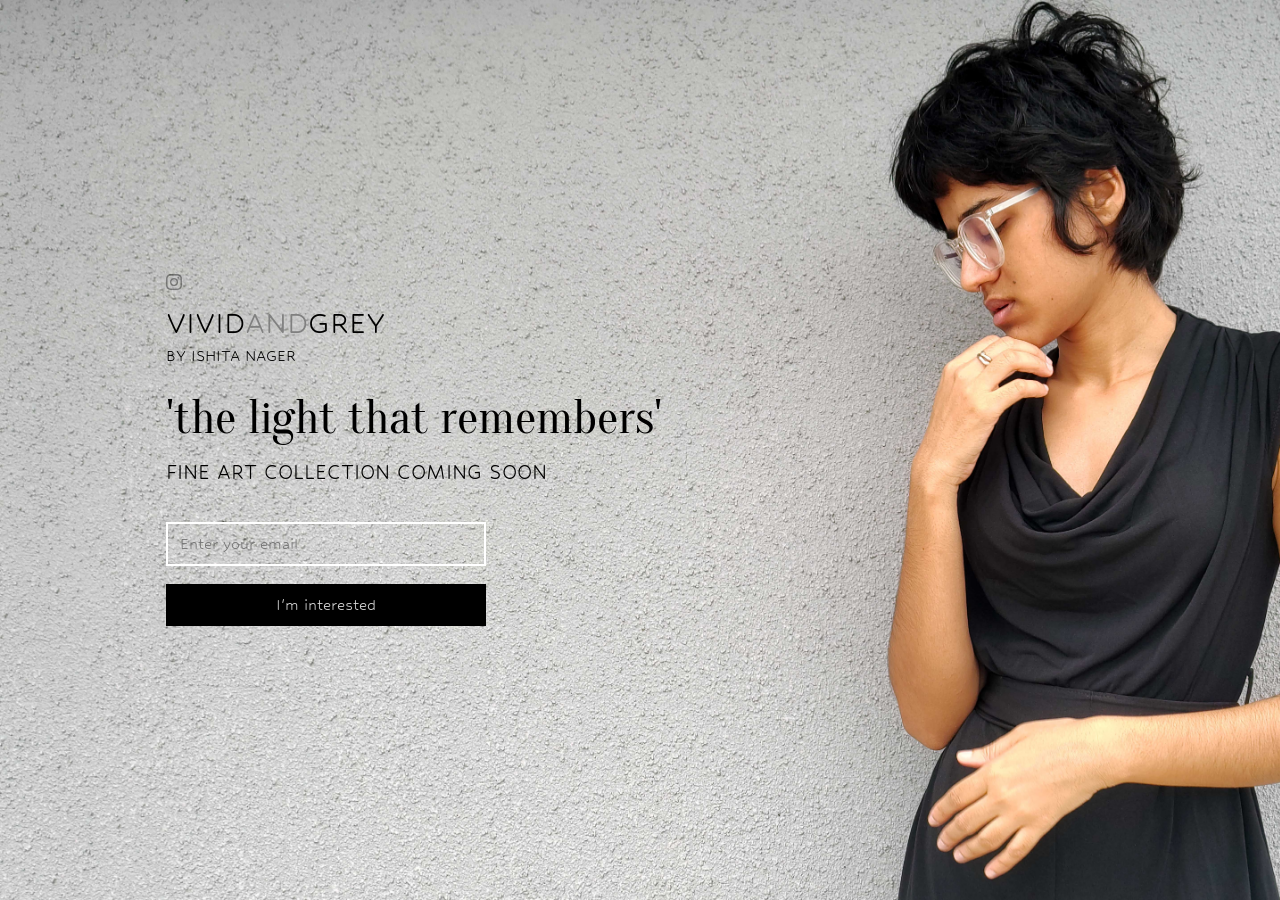
==== index.html @ eca695d5 "Update index.html Added form box reset after captcha page double back navigation to ensure empty for" ====
<!DOCTYPE html>
<html lang="en">
<head>
  <meta charset="UTF-8">
  <meta name="viewport" content="width=device-width, initial-scale=1.0">
  <title>VividAndGrey</title>
  
  <!-- Google Fonts -->
  <link rel="preconnect" href="https://fonts.googleapis.com">
  <link rel="preconnect" href="https://fonts.gstatic.com" crossorigin>
  <link href="https://fonts.googleapis.com/css2?family=Hubballi&family=Oranienbaum&display=swap" rel="stylesheet">
  
  <link rel="stylesheet" href="style.css">
  <link rel="icon" type="image/png" href="Favicon.png">
</head>
<body>

  <main class="landing-container">
    <div class="content-area">
      
      <!-- Text lines: You can reorder these blocks as needed -->
      <div class="text-group">
        
        <!-- Instagram Link (Add your handle and correct image filename below) -->
        <a href="https://instagram.com/art.ishita" target="_blank" class="instagram-link">
          <img src="insta-logo.png" alt="Instagram" class="instagram-logo">
        </a>
        
        <!-- Line 1: VIVIDANDGREY -->
        <div class="text-line line-vivid-grey">VIVID<span class="color-medium-grey">AND</span>GREY</div>
        
        <!-- Line 2: BY ISHITA NAGER (Biggest size) -->
        <div class="text-line line-author">BY ISHITA NAGER</div>
        
        <!-- Line 3: 'the light that remembers' -->
        <div class="text-line line-tagline">'the light that remembers'</div>
        
        <!-- Line 4: FINE ART COLLECTION COMING SOON -->
        <div class="text-line line-status">FINE ART COLLECTION COMING SOON</div>
        
      </div>

      <!-- Form (aligned directly below the text) -->
      <form id="signup-form" class="waitlist-form" action="https://formspree.io/f/maewlnjq" method="POST">
        <!-- Be sure to replace the value with YOUR actual github thanks.html URL -->
        <!-- <input type="hidden" name="_next" value="https://github.com/VividandGrey/VividandGrey.github.io/blob/main/thanks.html"> -->
        <input
          type="email"
          name="email"
          placeholder="Enter your email"
          required
          class="email-input"
        />
        <button type="submit" class="submit-button">I'm interested</button>
      </form>

    </div>
  </main>

<script>
    // This clears the form whenever the page is loaded or returned to via the Back button
   //  window.addEventListener('pageshow', function() {
      //   if (form && !localStorage.getItem('formSubmitted')) {
         //    form.reset();
        // }
    // });
  // Clears the input field reliably on initial load and back-button navigation
    window.addEventListener('pageshow', function() {
        const emailField = document.getElementById('email-field');
        if (emailField) {
            emailField.value = '';
        }
    });
</script>
  
</body>
</html>
---- style.css ----
/* --- CSS VARIABLES FOR EASY ADJUSTMENT --- */
:root {
    
    /* Prevents viewport-level scrolling bounce in Firefox and Edge */
  overscroll-behavior: none;

    /* Colors */
  --color-black: #000000;
  --color-grey: #808080;
  --color-white: #ffffff;
  
  /* Outline color for the email input box */
  --input-outline-color:#ffffff; 

  /* Font Sizes - Adjust these values to change the hierarchy */
  --size-vivid-grey: 2.2rem;
  --size-author: 1.1rem;       /* Set as the biggest by default */
  --size-tagline: 3rem;
  --size-status: 1.5rem;
}

/* Base Reset */
* {
  margin: 0;
  padding: 0;
  box-sizing: border-box;
}

body {
  background-color: #ffffff;
  display: block; /* Allows natural vertical flow and scrolling */
  width: 100%; /* Changed from 100vw */
  min-height: 100vh;
  overflow-y: auto; /* Enables vertical scrolling only when needed */
  overflow-x: hidden; /* Prevents horizontal scrolling */
  overscroll-behavior: none; /* Disables the top and bottom rubber-band bounce effect */
}

/* Proportional Scrollable Container */
.landing-container {
  width: 100%; /* Changed from 100vw */
  min-height: 100vh;
  height: auto;
  aspect-ratio: 16 / 9; /* Maintains the 16:9 scaling based on viewport width */
  /* Replace URL below with your actual background image */
  background-image: url('Background.jpg');
  background-size: cover;
  background-position: top left; /* Aligns the image to the top-left */
  position: relative;
}

/* Content Area - Fixed to the viewport so it does not scroll */
.content-area {
  position: fixed; /* Changed from absolute to fixed */
  top: 0;
  left: 0;
  width: 100%; /* Changed from 100vw */
  height: 100vh; /* Spans the full height of the screen */
  display: flex;
  flex-direction: column;
  justify-content: center;
  align-items: flex-start;
  padding: 5% 5% 5% 13%;
  text-align: left;
  z-index: 10; /* Ensures the text stays on top of the scrolling image */
  pointer-events: none; /* Allows click events to pass through the empty areas of the overlay */
}

/* Re-enable pointer events for the text group and form so you can highlight text and click buttons */
.text-group, .waitlist-form {
  pointer-events: auto;
}

/* Text Group Container */
.text-group {
  display: flex;
  flex-direction: column;
  gap: 12px; /* Space between the text lines */
  margin-bottom: 25px; /* Space between text and form */
  width: 100%;
  max-width: 50%; /* Prevents text from stretching across the image */
}

/* Common Text Properties */
.text-line {
  line-height: 1.2;
}

/* Line 1: VIVIDANDGREY */
.line-vivid-grey {
  font-family: 'Hubballi', sans-serif;
  font-size: var(--size-vivid-grey);
  color: var(--color-black);
  font-weight: 400;
  text-transform: uppercase;
}

.color-medium-grey {
  color: var(--color-grey);
}

/* Line 2: BY ISHITA NAGER */
.line-author {
  font-family: 'Hubballi', sans-serif;
  font-size: var(--size-author);
  color: var(--color-black);
  font-weight: 400;
  text-transform: uppercase;
  margin-top: -10px; /* Adds negative margin to pull this line closer to the top line */
}

/* Line 3: 'the light that remembers' */
.line-tagline {
  font-family: 'Oranienbaum', serif;
  font-size: var(--size-tagline);
  color: var(--color-black);
  text-transform: lowercase;
  margin-top: 10px; /* Adds margin to push this line away from the top line */
}

/* Line 4: FINE ART COLLECTION COMING SOON */
.line-status {
  font-family: 'Hubballi', sans-serif;
  font-size: var(--size-status);
  color: var(--color-black);
  font-weight: 400;
  text-transform: uppercase;
}

/* Form Styles */
.waitlist-form {
  display: flex;
  flex-direction: column;
  gap: 15px;
  width: 100%;
  max-width: 320px;
}

/* Email Input - No Fill, White Outline */
.email-input {
  width: 100%;
  padding: 12px;
  background: transparent;
  border: 2px solid var(--input-outline-color);
  color: var(--color-black); /* Text matches the black text theme */
  font-family: 'Hubballi', sans-serif;
  font-size: 1.1rem;
  outline: none;
  margin-top: 10px; /* Adds margin to push this line away from the top line */
  transition: border-color 0.25s ease; /* Adds a smooth transition when outline color changes */
}

.email-input:focus {
  border-color:  #939393; /* Changes the outline to grey when clicked */
}

.email-input::placeholder {
  color:--color-grey;
  font-family: 'Hubballi', sans-serif;
  transition: color 0.1s ease; /* Allows a quick, clean fade out */
}

/* Forces the placeholder to vanish instantly when clicked (focused) */
.email-input:focus::placeholder {
  color: transparent;
}

/* Submit Button - Black background, white Hubballi text */
.submit-button {
  width: 100%;
  padding: 12px;
  background-color: var(--color-black);
  color: #d5d5d5; /* Default light grey text color */
  /*color: var(--color-white);*/
  border: 1px solid var(--color-black);
  font-family: 'Hubballi', sans-serif;
  font-size: 1.1rem;
  cursor: pointer;
  transition: opacity 0.2s ease;
  transition: color 0.3s ease; /* Smooth transition for the text color change */
  margin-top: 3px; /* Adds margin to push this line away from the top line */
}

.submit-button:hover {
  opacity: 0.88;
  color: #ffffff; /* Changes text to fully white on hover */
}

/* Responsive adjustments for smaller portrait viewports */
@media (max-width: 1024px) {
  
  /* 1. Prevent all scrolling on mobile */
  body {
    overflow: hidden; 
  }
  
  .landing-container {
    width: 100%; /* Changed from 100vw */
    height: 100dvh; /* Changed from 100vh to fit dynamic menu bars */
    min-height: 100dvh; /* Changed from 100vh */
    aspect-ratio: auto; /* Resets desktop 16:9 ratio */
    overflow: hidden;
    
    /* 2. Layer a subtle white gradient directly on top of the background image */
    background-image: 
      linear-gradient(to top, rgba(255, 255, 255, 1) 0%, rgba(255, 255, 255, 0.078) 40%, rgba(255, 255, 255, 0) 80%), 
      url('Background.jpg');
    
    background-size: cover;

    /* 3. HORIZONTAL CROP ADJUSTMENT:
       - '85% center' shifts the image to show the right side (cropping the left).
       - Increase this number (e.g., 90%, 95%, or 'right center') to show more of the right.
       - Decrease this number (e.g., 75%, 60%) to show more of the left. */
    background-position: 73% center; 
  }
  
  /* 4. Align the content area to the bottom-left of the viewport */
  .content-area {
    position: absolute;
    top: 0;
    left: 0;
    width: 100%; /* Changed from 100vw */
    height: 100dvh; /* Changed from 100vh */
    /* padding: 30px 24px;  Spacing from screen edges */
    /* Spacing with Safe Area adjustment to prevent overlap with tablet gesture bars */
    padding: 30px 24px calc(30px + env(safe-area-inset-bottom)) 24px; 
    display: flex;
    flex-direction: column;
    justify-content: flex-end; /* Pushes content to the bottom */
    align-items: flex-start;   /* Aligns content to the left */
    z-index: 10;
  }
  
  /* 5. Compact spacing between text lines and the form */
  .text-group {
    max-width: 100%;
    gap: 8px;
    margin-bottom: 26px; /* Space between text block and email form */
  }

  /* 6. Variables specific to tablets */
  :root {
    --size-vivid-grey: 1.9rem;
    --size-author: 1.05rem;
    --size-tagline: 2.5rem;
    --size-status: 1.3rem;
  }

  /* 6. Scaled up form layout for tablet screens */
  .waitlist-form {
    max-width: 350px;    /* Increased from 320px */
    gap: 16px;           /* Increased from 15px */
  }

  /* 7. Scaled up input box and button sizing */
  .email-input, .submit-button {
    font-size: 1.2rem;   /* Increased from 1.1rem */
    padding: 14px;       /* Increased from 12px */
  }

  .email-input {
    margin-top: 10px;
  }

  .instagram-logo {
    width: 18px;         /* Increased from 16px */
  }
}

/* Strictly for vertical phone screens (9:16 aspect ratio or taller) */
@media (max-aspect-ratio: 9/16) {
  
  /* 1. Force-kill any scrollbar tracks in Firefox and Webkit browsers */
  html, body, .landing-container, .content-area {
    scrollbar-width: none; /* Hides scrollbar on Firefox */
    -ms-overflow-style: none; /* Hides scrollbar on IE/Edge */
  }
  
  html::-webkit-scrollbar, 
  body::-webkit-scrollbar, 
  .landing-container::-webkit-scrollbar, 
  .content-area::-webkit-scrollbar {
    display: none; /* Hides scrollbar on Chrome, Safari, and Opera */
  }
  
  /* 2. Absolute lock on dimensions and overflow */
  html, body {
    height: 100dvh;
    width: 100%;
    max-width: 100%;
    overflow-x: hidden !important; /* Force-kills horizontal scrollbar track */
    overflow-y: hidden !important; /* Force-kills vertical bounce/scrolling */
  }
  
  :root {
    --size-vivid-grey: 1.5rem;  /* smaller than tablet */
    --size-author: 0.85rem; /* smaller than tablet */
    --size-tagline: 1.95rem; /* smaller than tablet */
    --size-status: 1rem; /* smaller than tablet */
  }

  .landing-container {
    width: 100%;
    height: 100dvh;
    min-height: 100dvh;
    aspect-ratio: auto;
    overflow: hidden;
    
    background-image: 
      linear-gradient(to top, rgb(255, 255, 255, 1) 0%, rgba(255, 255, 255, 0.078) 40%, rgba(255, 255, 255, 0) 80%), 
      url('Background.jpg');
    
    background-size: cover;
    background-position: 73% center; 
  }
  
  .content-area {
    position: absolute;
    top: 0;
    left: 0;
    width: 100%;
    height: 100dvh;
    padding: 30px 24px;
    display: flex;
    flex-direction: column;
    justify-content: flex-end;
    align-items: flex-start;
    z-index: 10;
    transform: none; 
  }
  
  .text-group {
    max-width: 100%;
    gap: 4px;
    margin-bottom: 20px;
  }

  .waitlist-form {
    max-width: 270px;
    gap: 10px;
  }

  .email-input, .submit-button {
    font-size: 0.95rem;
    padding: 10px;
  }
  
  .email-input {
    margin-top: 5px;
  }
  
  .instagram-logo {
    width: 14px;
  }
}

/* Strictly for Ultra HD / 4K and large displays (2500px width and up) */
@media (min-width: 2500px) {
  
  /* 1. Redefine global variables to 2x scale for 4K density */
  :root {
    --size-vivid-grey: 4.4rem;  /* doubled from 2.2rem */
    --size-author: 2.2rem;      /* doubled from 1.1rem */
    --size-tagline: 6.0rem;     /* doubled from 3.0rem */
    --size-status: 3.0rem;      /* doubled from 1.5rem */
  }

  /* 2. Scale up text-group spacing */
  .text-group {
    gap: 24px;                  /* doubled from 12px */
    margin-bottom: 50px;        /* doubled from 25px */
  }
  
  .line-author {
    margin-top: -20px;          /* doubled from -10px */
  }
  
  .line-tagline {
    margin-top: 20px;           /* doubled from 10px */
  }

  /* 3. Scale up the waitlist form size */
  .waitlist-form {
    max-width: 640px;           /* doubled from 320px */
    gap: 30px;                  /* doubled from 15px */
  }

  /* 4. Scale up the input box and button sizing */
  .email-input, .submit-button {
    font-size: 2.2rem;          /* doubled from 1.1rem */
    padding: 24px;              /* doubled from 12px */
  }
  
  .email-input {
    margin-top: 20px;           /* doubled from 10px */
  }

  /* 5. Scale up the Instagram logo */
  .instagram-logo {
    width: 32px;                /* doubled from 16px */
  }
}

.instagram-logo {
  width: 16px; /* Adjust this value to make the logo smaller or larger */
  height: auto;
  display: block;
  opacity: 0.40; /* Sets default opacity to 55% */
  transition: opacity 0.2s ease;
}

.instagram-logo:hover {
  opacity: 1; /* Sets opacity to 100% on hover */
}
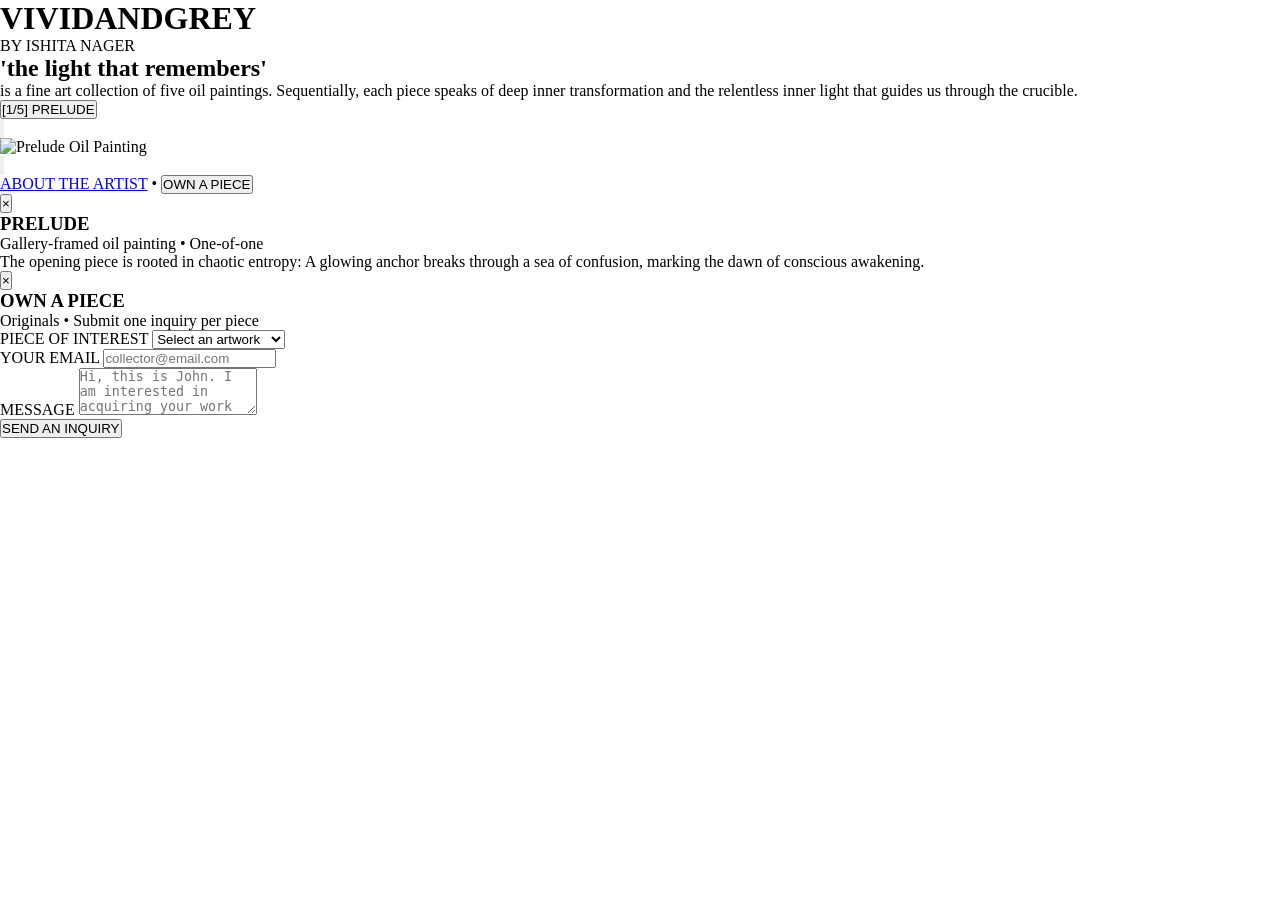
==== commit c790ce63: "Update index.html Website revamp - homepage gallery for new collection" ====
--- a/index.html
+++ b/index.html
@@ -2,76 +2,123 @@
 <html lang="en">
 <head>
   <meta charset="UTF-8">
-  <meta name="viewport" content="width=device-width, initial-scale=1.0">
-  <title>VividAndGrey</title>
-  
+  <meta name="viewport" content="width=device-width, initial-scale=1.0, maximum-scale=1.0, user-scalable=no">
+  <title>VIVIDANDGREY | The Light That Remembers</title>
+
   <!-- Google Fonts -->
   <link rel="preconnect" href="https://fonts.googleapis.com">
   <link rel="preconnect" href="https://fonts.gstatic.com" crossorigin>
   <link href="https://fonts.googleapis.com/css2?family=Hubballi&family=Oranienbaum&display=swap" rel="stylesheet">
-  
+
   <link rel="stylesheet" href="style.css">
-  <link rel="icon" type="image/png" href="Favicon.png">
 </head>
 <body>
 
-  <main class="landing-container">
-    <div class="content-area">
-      
-      <!-- Text lines: You can reorder these blocks as needed -->
-      <div class="text-group">
-        
-        <!-- Instagram Link (Add your handle and correct image filename below) -->
-        <a href="https://instagram.com/art.ishita" target="_blank" class="instagram-link">
-          <img src="insta-logo.png" alt="Instagram" class="instagram-logo">
-        </a>
-        
-        <!-- Line 1: VIVIDANDGREY -->
-        <div class="text-line line-vivid-grey">VIVID<span class="color-medium-grey">AND</span>GREY</div>
-        
-        <!-- Line 2: BY ISHITA NAGER (Biggest size) -->
-        <div class="text-line line-author">BY ISHITA NAGER</div>
-        
-        <!-- Line 3: 'the light that remembers' -->
-        <div class="text-line line-tagline">'the light that remembers'</div>
-        
-        <!-- Line 4: FINE ART COLLECTION COMING SOON -->
-        <div class="text-line line-status">FINE ART COLLECTION COMING SOON</div>
-        
+  <main class="gallery-container">
+
+    <!-- Top Floating Header -->
+    <header class="gallery-header">
+      <div class="brand-group">
+        <h1 class="brand-title"><span class="vivid">VIVID</span><span class="and">AND</span><span class="grey">GREY</span></h1>
+        <p class="brand-sub">BY ISHITA NAGER</p>
       </div>
 
-      <!-- Form (aligned directly below the text) -->
-      <form id="signup-form" class="waitlist-form" action="https://formspree.io/f/maewlnjq" method="POST">
-        <!-- Be sure to replace the value with YOUR actual github thanks.html URL -->
-        <!-- <input type="hidden" name="_next" value="https://github.com/VividandGrey/VividandGrey.github.io/blob/main/thanks.html"> -->
-        <input
-          type="email"
-          name="email"
-          placeholder="Enter your email"
-          required
-          class="email-input"
-        />
-        <button type="submit" class="submit-button">I'm interested</button>
-      </form>
+      <div class="collection-group">
+        <h2 class="collection-title">'the light that remembers'</h2>
+        <p class="collection-desc">
+          is a fine art collection of five oil paintings. Sequentially, each piece speaks of deep inner transformation and the relentless inner light that guides us through the crucible.
+        </p>
+      </div>
+    </header>
 
-    </div>
+    <!-- Center Art Viewing Area (Gallery Wall) -->
+    <section class="art-exhibit">
+      <div class="art-meta">
+        <button id="modalTrigger" class="painting-title-link">[1/5] PRELUDE</button>
+      </div>
+
+      <div class="artwork-viewport" id="parallaxArtwork">
+        <button class="nav-arrow prev" id="prevBtn" aria-label="Previous painting">
+          <svg viewBox="0 0 24 24"><polyline points="15 18 9 12 15 6"></polyline></svg>
+        </button>
+
+        <div class="canvas-shadow">
+          <img id="paintingDisplay" src="prelude.jpg" alt="Prelude Oil Painting">
+        </div>
+
+        <button class="nav-arrow next" id="nextBtn" aria-label="Next painting">
+          <svg viewBox="0 0 24 24"><polyline points="9 18 15 12 9 6"></polyline></svg>
+        </button>
+      </div>
+    </section>
+
+    <!-- Bottom Floor Area -->
+    <footer class="gallery-floor">
+      <a href="about.html" class="floor-link">ABOUT THE ARTIST</a>
+      <span class="floor-divider">&bull;</span>
+      <button id="ownModalTrigger" class="floor-link">OWN A PIECE</button>
+    </footer>
+
   </main>
 
-<script>
-    // This clears the form whenever the page is loaded or returned to via the Back button
-   //  window.addEventListener('pageshow', function() {
-      //   if (form && !localStorage.getItem('formSubmitted')) {
-         //    form.reset();
-        // }
-    // });
-  // Clears the input field reliably on initial load and back-button navigation
-    window.addEventListener('pageshow', function() {
-        const emailField = document.getElementById('email-field');
-        if (emailField) {
-            emailField.value = '';
-        }
-    });
-</script>
-  
+  <!-- Artwork Details Modal -->
+  <div class="modal-backdrop" id="artworkModal" aria-hidden="true">
+    <div class="modal-card">
+      <button class="modal-close" id="modalClose">&times;</button>
+      <div class="modal-content">
+        <h3 id="modalTitle" class="modal-heading">PRELUDE</h3>
+        <p class="modal-details">Gallery-framed oil painting &bull; One-of-one</p>
+        <p class="modal-text">
+          The opening piece is rooted in chaotic entropy: A glowing anchor breaks through a sea of confusion, marking the dawn of conscious awakening.
+        </p>
+        <div id="modalGallery" class="modal-gallery"></div>
+      </div>
+    </div>
+  </div>
+
+  <!-- "Own a Piece" Modal -->
+  <div class="modal-backdrop" id="ownModal" aria-hidden="true">
+    <div class="modal-card">
+      <button class="modal-close" id="ownModalClose">&times;</button>
+      <div class="modal-content">
+        <h3 class="modal-heading">OWN A PIECE</h3>
+        <p class="modal-details">Originals &bull; Submit one inquiry per piece</p>
+
+        <form action="https://formspree.io/f/maewlnjq" method="POST" class="inquire-form">
+          <input type="hidden" name="_subject" value="New VIVIDANDGREY Artwork Inquiry">
+          
+          <!-- Piece Selector -->
+          <div class="form-group">
+            <label for="pieceSelect" class="form-label">PIECE OF INTEREST</label>
+            <select id="pieceSelect" name="piece" required class="form-input">
+              <option value="" disabled selected>Select an artwork</option>
+              <option value="Prelude">PRELUDE [SOLD]</option>
+              <option value="Witness">WITNESS</option>
+              <option value="Transilience">TRANSILIENCE</option>
+              <option value="Ember">EMBER</option>
+              <option value="Afterglow">AFTERGLOW</option>
+            </select>
+          </div>
+
+          <!-- Collector Email -->
+          <div class="form-group">
+            <label for="collectorEmail" class="form-label">YOUR EMAIL</label>
+            <input type="email" id="collectorEmail" name="email" required placeholder="collector@email.com" class="form-input">
+          </div>
+
+          <!-- Message -->
+          <div class="form-group">
+            <label for="collectorMessage" class="form-label">MESSAGE</label>
+            <textarea id="collectorMessage" name="message" rows="3" class="form-input form-textarea" placeholder="Hi, this is John. I am interested in acquiring your work and would like to have more information."></textarea>
+          </div>
+
+          <button type="submit" class="inquire-btn">SEND AN INQUIRY</button>
+        </form>
+      </div>
+    </div>
+  </div>
+
+
+  <script src="script.js"></script>
 </body>
 </html>
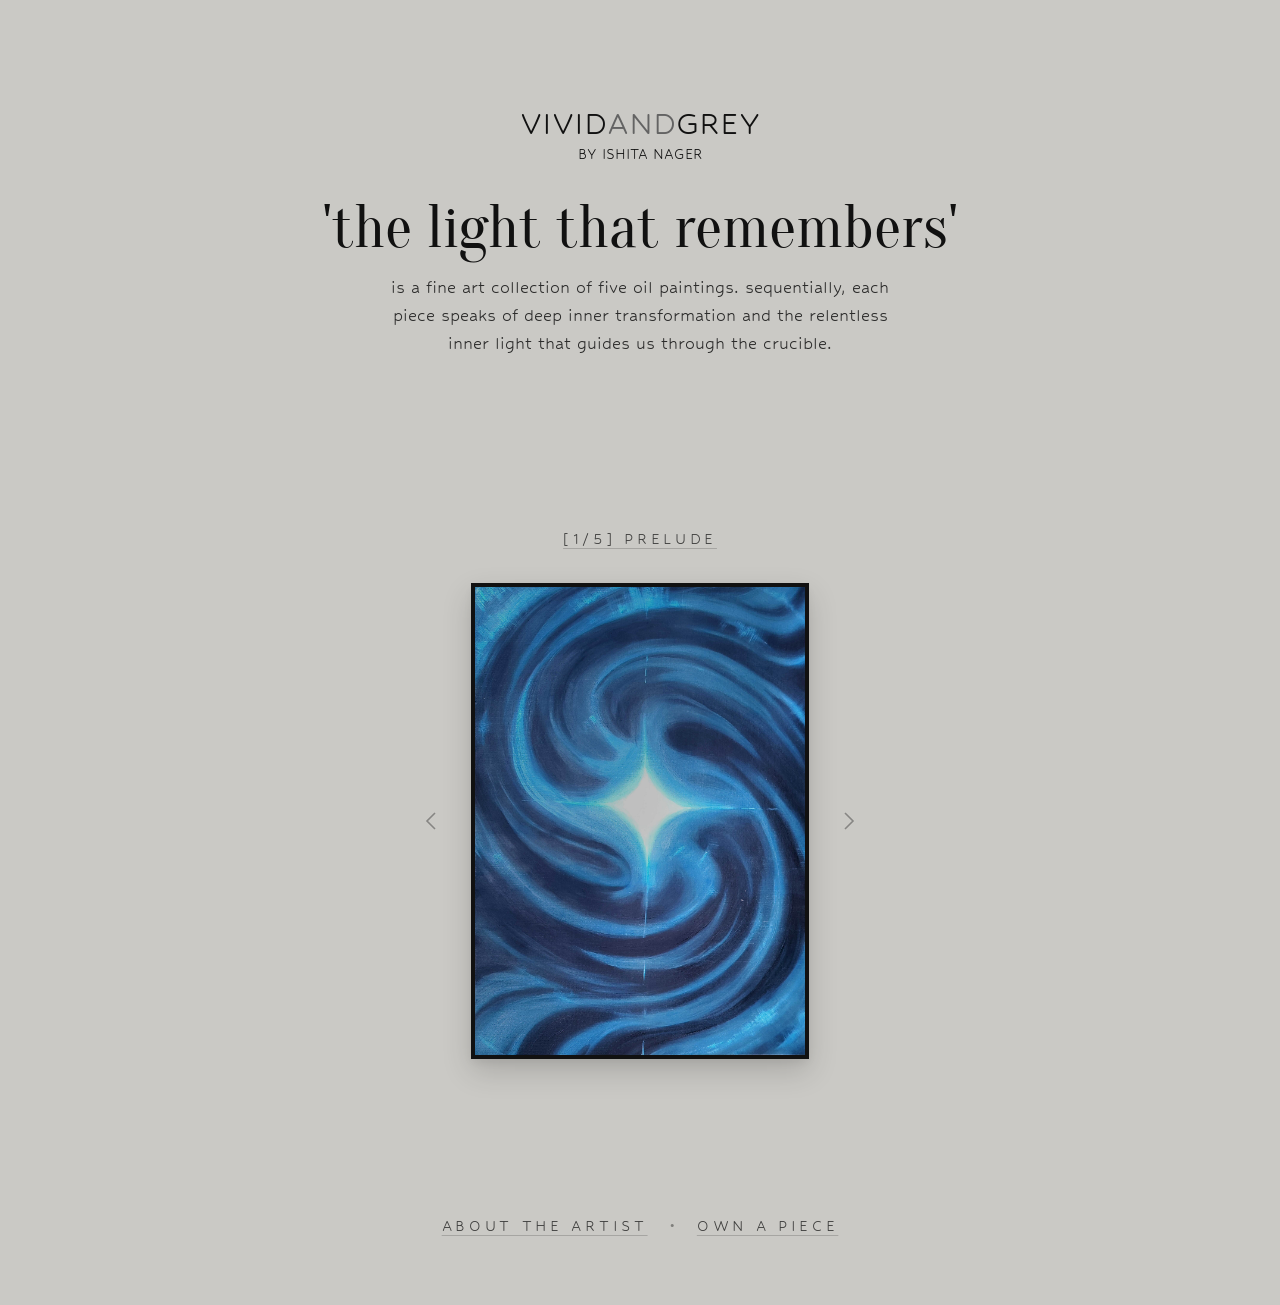
==== commit 2d515b0e: "Update index.html Added Favicon" ====
--- a/index.html
+++ b/index.html
@@ -4,6 +4,8 @@
   <meta charset="UTF-8">
   <meta name="viewport" content="width=device-width, initial-scale=1.0, maximum-scale=1.0, user-scalable=no">
   <title>VIVIDANDGREY | The Light That Remembers</title>
+
+  <link rel="icon" type="image/png" href="Favicon.png">
 
   <!-- Google Fonts -->
   <link rel="preconnect" href="https://fonts.googleapis.com">
--- a/style.css
+++ b/style.css
@@ -1,415 +1,688 @@
-/* --- CSS VARIABLES FOR EASY ADJUSTMENT --- */
-:root {
-    
-    /* Prevents viewport-level scrolling bounce in Firefox and Edge */
-  overscroll-behavior: none;
-
-    /* Colors */
-  --color-black: #000000;
-  --color-grey: #808080;
-  --color-white: #ffffff;
-  
-  /* Outline color for the email input box */
-  --input-outline-color:#ffffff; 
-
-  /* Font Sizes - Adjust these values to change the hierarchy */
-  --size-vivid-grey: 2.2rem;
-  --size-author: 1.1rem;       /* Set as the biggest by default */
-  --size-tagline: 3rem;
-  --size-status: 1.5rem;
-}
-
-/* Base Reset */
+/* --- Reset & Global --- */
 * {
   margin: 0;
   padding: 0;
   box-sizing: border-box;
 }
 
+html {
+  background-color: #cac9c5; /* Colors the browser bounce area to match the wall */
+  overscroll-behavior-y: none; /* Disables the pull-down/pull-up rubber-band effect */
+}
+
 body {
-  background-color: #ffffff;
-  display: block; /* Allows natural vertical flow and scrolling */
-  width: 100%; /* Changed from 100vw */
-  min-height: 100vh;
-  overflow-y: auto; /* Enables vertical scrolling only when needed */
-  overflow-x: hidden; /* Prevents horizontal scrolling */
-  overscroll-behavior: none; /* Disables the top and bottom rubber-band bounce effect */
-}
-
-/* Proportional Scrollable Container */
-.landing-container {
-  width: 100%; /* Changed from 100vw */
-  min-height: 100vh;
+  width: 100%;
+  margin: 0;
+  padding: 0;
+  overflow-x: hidden;
+  overflow-y: auto; /* Guarantees vertical scrolling */
+  background-color: #cac9c5;
+  color: #111111;
+  -webkit-font-smoothing: antialiased;
+}
+
+/* --- Gallery Background & Layout --- */
+.gallery-container {
+  width: 100%;
+  min-height: 145vh; /* Gives the scroll travel needed for the reveal */
+  background-image: url('gallery-bg.jpg?v=2');
+  background-repeat: no-repeat;
+  background-position: center bottom;
+  background-size: cover;
+  display: flex;
+  flex-direction: column;
+  align-items: center;
+  justify-content: space-between;
+  padding: 6.5rem 1.5rem 2rem 1.5rem;
+  position: relative;
+}
+
+/* --- Typography --- */
+.gallery-header {
+  text-align: center;
+  max-width: 780px;
+  display: flex;
+  flex-direction: column;
+  align-items: center;
+  z-index: 2;
+}
+
+.brand-title {
+  font-family: 'Hubballi', cursive, sans-serif;
+  font-size: clamp(1.7rem, 3.2vw, 2.4rem);
+  letter-spacing: normal;
+  text-transform: uppercase;
+  font-weight: 400;
+  line-height: 1;
+  margin-right: 0;
+}
+
+.brand-title .vivid {
+  color: #111111;
+}
+
+.brand-title .and {
+  color: #636363;
+}
+
+.brand-title .grey {
+  color: #111111;
+}
+
+.brand-sub {
+  font-family: 'Hubballi', cursive, sans-serif;
+  font-size: clamp(0.85rem, 1.5vw, 1.05rem);
+  letter-spacing: normal;
+  text-transform: uppercase;
+  color: #111111;
+  margin-top: 0.2rem;
+  margin-right: 0;
+  font-weight: 400;
+  opacity: 1;
+}
+
+.collection-title {
+  font-family: 'Oranienbaum', serif;
+  font-size: clamp(2rem, 4.8vw, 3.8rem);
+  font-weight: 400;
+  text-transform: lowercase;
+  margin-top: 2rem;
+  line-height: 1.15;
+}
+
+.collection-desc {
+  font-family: 'Hubballi', cursive, sans-serif;
+  font-size: clamp(0.95rem, 1.8vw, 1.25rem);
+  font-weight: 400;
+  text-transform: lowercase;
+  line-height: 1.4;
+  max-width: 540px;
+  margin-top: 0.6rem;
+  opacity: 0.85;
+}
+
+/* --- Center Exhibit --- */
+.art-exhibit {
+  margin: 7vh 0 3rem 0;
+  display: flex;
+  flex-direction: column;
+  align-items: center;
+  width: 100%;
+  z-index: 2;
+  will-change: transform;
+}
+
+.artwork-viewport {
+  position: relative;
+  display: flex;
+  align-items: center;
+  justify-content: center;
+  width: 100%;
+  max-width: 900px;
+  transition: transform 0.15s ease-out;
+  will-change: transform;
+}
+
+.canvas-shadow {
+  position: relative;
+  border: 4px solid #111111;
+  line-height: 0;
+  background: #111111;
+  cursor: pointer;
+  
+  box-shadow: 
+    0 12px 28px rgba(0, 0, 0, 0.16),
+    0 4px 10px rgba(0, 0, 0, 0.06);
+
+  transition: transform 0.4s cubic-bezier(0.25, 1, 0.5, 1), 
+              box-shadow 0.4s cubic-bezier(0.25, 1, 0.5, 1);
+}
+
+.canvas-shadow img {
+  display: block;
+  width: auto;
+  max-width: 80vw;
+  max-height: 52vh;
+  object-fit: contain;
+  transition: opacity 0.35s ease;
+}
+
+/* Proportion balancer for horizontal/landscape artwork */
+.canvas-shadow.artwork-horizontal img {
+  max-width: 58vw;
+  max-height: 42vh;
+}
+
+/* Hover lift */
+.canvas-shadow:hover {
+  transform: scale(1.028);
+  box-shadow: 
+    0 24px 45px rgba(0, 0, 0, 0.22),
+    0 8px 18px rgba(0, 0, 0, 0.10);
+}
+
+/* Navigation arrows */
+.nav-arrow {
+  background: transparent;
+  border: none;
+  cursor: pointer;
+  padding: 1.5rem;
+  display: flex;
+  align-items: center;
+  justify-content: center;
+  color: #333;
+  opacity: 0.45;
+  transition: opacity 0.2s ease;
+  user-select: none;
+}
+
+.nav-arrow:hover {
+  opacity: 1;
+}
+
+.nav-arrow svg {
+  width: 32px;
+  height: 32px;
+  stroke: currentColor;
+  stroke-width: 1.2;
+  fill: none;
+}
+
+/* Clickable painting title */
+.art-meta {
+  margin-top: 0;
+  margin-bottom: 2.2rem;
+  text-align: center;
+}
+
+.painting-title-link {
+  font-family: 'Hubballi', cursive, sans-serif;
+  font-size: 1.15rem;
+  letter-spacing: 0.2em;
+  background: none;
+  border: none;
+  color: #111111;
+  cursor: pointer;
+  text-decoration: underline;
+  text-underline-offset: 4px;
+  text-decoration-color: rgba(43, 43, 43, 0.3);
+  opacity: 0.75;
+  transition: all 0.2s ease;
+}
+
+.painting-title-link:hover {
+  opacity: 1;
+  text-decoration-color: rgba(43, 43, 43, 0.9);
+}
+
+/* --- Floor / Footer --- */
+.gallery-floor {
+  width: 100%;
+  display: flex;
+  align-items: center;
+  justify-content: center;
+  gap: 1.4rem;
+  padding-bottom: 2.4rem;
+  z-index: 2;
+}
+
+.floor-link {
+  font-family: 'Hubballi', cursive, sans-serif;
+  font-size: 1.15rem;
+  letter-spacing: 0.2em;
+  background: none;
+  border: none;
+  color: #111111;
+  text-decoration: underline;
+  text-underline-offset: 4px;
+  text-decoration-color: rgba(43, 43, 43, 0.3);
+  opacity: 0.75;
+  cursor: pointer;
+  padding: 0;
+  transition: all 0.2s ease;
+}
+
+.floor-link:hover {
+  opacity: 1;
+  text-decoration-color: rgba(43, 43, 43, 0.9);
+}
+
+.floor-divider {
+  font-size: 0.8rem;
+  color: #111111;
+  opacity: 0.4;
+  user-select: none;
+}
+
+/* --- Modals --- */
+.modal-backdrop {
+  position: fixed;
+  inset: 0;
+  background: rgba(20, 20, 20, 0.4);
+  backdrop-filter: blur(5px);
+  display: flex;
+  align-items: center;
+  justify-content: center;
+  opacity: 0;
+  pointer-events: none;
+  transition: opacity 0.3s ease;
+  z-index: 100;
+  padding: 1.5rem;
+}
+
+.modal-backdrop.active {
+  opacity: 1;
+  pointer-events: auto;
+}
+
+.modal-card {
+  background: #fbfbfb;
+  padding: 2.5rem;
+  max-width: 500px;
+  width: 100%;
+  position: relative;
+  box-shadow: 0 20px 40px rgba(0,0,0,0.15);
+  text-align: center;
+  max-height: 88vh;
+  overflow-y: auto;
+}
+
+.modal-close {
+  position: absolute;
+  top: 1rem;
+  right: 1.2rem;
+  background: none;
+  border: none;
+  font-size: 1.8rem;
+  cursor: pointer;
+  color: #666;
+}
+
+.modal-heading {
+  font-family: 'Oranienbaum', serif;
+  font-size: 2rem;
+  font-weight: normal;
+  margin-bottom: 0.5rem;
+}
+
+.modal-details {
+  font-family: 'Hubballi', cursive, sans-serif;
+  font-size: 1.1rem;
+  margin-bottom: 1.5rem;
+  opacity: 0.65;
+}
+
+.modal-text {
+  font-family: 'Hubballi', cursive, sans-serif;
+  font-size: 1.2rem;
+  line-height: 1.5;
+  color: #444;
+}
+
+/* Artwork Modal Vertical Scroll Gallery (3:4) */
+#artworkModal .modal-card {
+  max-width: 600px;
+}
+
+.modal-gallery {
+  display: flex;
+  flex-direction: column;
+  gap: 1.5rem;
+  margin-top: 1.8rem;
+}
+
+.modal-gallery img {
+  width: 100%;
   height: auto;
-  aspect-ratio: 16 / 9; /* Maintains the 16:9 scaling based on viewport width */
-  /* Replace URL below with your actual background image */
-  background-image: url('Background.jpg');
-  background-size: cover;
-  background-position: top left; /* Aligns the image to the top-left */
-  position: relative;
-}
-
-/* Content Area - Fixed to the viewport so it does not scroll */
-.content-area {
-  position: fixed; /* Changed from absolute to fixed */
+  aspect-ratio: 3 / 4;
+  object-fit: cover;
+  display: block;
+  border: 1px solid #e2e2de;
+  background: #f2f2ef;
+}
+
+/* Modal Call-To-Action Button */
+.inquire-btn {
+  display: inline-block;
+  margin-top: 1.8rem;
+  padding: 0.8rem 1.6rem;
+  background: #111111;
+  color: #ffffff;
+  font-family: 'Hubballi', cursive, sans-serif;
+  font-size: 1.1rem;
+  letter-spacing: 0.18em;
+  text-decoration: none;
+  border: 1px solid #111111;
+  transition: all 0.25s ease;
+}
+
+/* --- Formspree Inquire Form --- */
+.inquire-form {
+  margin-top: 1.4rem;
+  display: flex;
+  flex-direction: column;
+  gap: 1.1rem;
+  text-align: left;
+}
+
+.form-group {
+  display: flex;
+  flex-direction: column;
+  gap: 0.35rem;
+}
+
+.form-label {
+  font-family: 'Hubballi', cursive, sans-serif;
+  font-size: 0.95rem;
+  letter-spacing: 0.15em;
+  color: #444;
+}
+
+.form-input {
+  width: 100%;
+  padding: 0.65rem 0.8rem;
+  background: #f2f2ef;
+  border: 1px solid #d2d2ce;
+  border-radius: 0; /* Retains sharp gallery aesthetic */
+  font-family: 'Hubballi', cursive, sans-serif;
+  font-size: 1.15rem;
+  color: #111111;
+  outline: none;
+  transition: all 0.2s ease;
+  -webkit-appearance: none;
+  appearance: none;
+}
+
+.form-input:focus {
+  border-color: #111111;
+  background: #ffffff;
+}
+
+select.form-input {
+  cursor: pointer;
+  background-image: url('data:image/svg+xml;utf8,<svg fill="%23111111" height="12" viewBox="0 0 24 24" width="12" xmlns="http://www.w3.org/2000/svg"><path d="M7 10l5 5 5-5z"/></svg>');
+  background-repeat: no-repeat;
+  background-position: right 0.8rem center;
+}
+
+.form-textarea {
+  resize: vertical;
+  min-height: 70px;
+  line-height: 1.35;
+}
+
+.inquire-form .inquire-btn {
+  width: 100%;
+  margin-top: 0.4rem;
+  cursor: pointer;
+  text-align: center;
+}
+
+.inquire-btn:hover {
+  background: transparent;
+  color: #111111;
+}
+
+/* --- Responsive 9:16 Crop for Mobile --- */
+@media (max-width: 768px) {
+  .gallery-container {
+    min-height: 125vh;
+    padding-top: 12vh;
+    padding-bottom: 1.6rem;
+    background-size: cover;
+  }
+
+  .collection-title {
+    font-size: clamp(2.35rem, 6.6vw, 2.85rem);
+  }
+
+  .collection-desc {
+    font-size: clamp(1.12rem, 3.15vw, 1.35rem);
+  }
+
+  .art-exhibit {
+    margin: 5vh 0 2rem 0;
+  }
+
+  .art-meta {
+    margin-bottom: 1.4rem;
+  }
+
+  .canvas-shadow img {
+    max-width: 72vw;
+    max-height: 46vh;
+  }
+
+  .nav-arrow {
+    padding: 0.5rem;
+  }
+
+  .gallery-floor {
+    flex-direction: column-reverse;
+    gap: 0.85rem;
+    padding-bottom: 1.8rem;
+  }
+
+  .floor-link {
+    font-size: 1.02rem;
+  }
+
+  .floor-divider {
+    display: none;
+  }
+
+  #artworkModal .modal-card {
+    padding: 1.8rem 1.25rem;
+  }
+
+  .modal-gallery {
+    gap: 1rem;
+  }
+}
+
+.brand-group,
+.collection-group,
+.art-exhibit,
+.gallery-floor {
+  will-change: transform;
+}
+
+.collection-group {
+  display: flex;
+  flex-direction: column;
+  align-items: center;
+  text-align: center;
+  width: 100%;
+}
+
+/* =========================================
+   ABOUT THE ARTIST PAGE (Option 4: Scroll-Dim + Frosted Fade)
+   ========================================= */
+
+body.about-page {
+  background-color: #c2c2c0;
+}
+
+/* 1. Fixed / Scroll-Synced Background Image Layer */
+.about-bg {
+  position: fixed;
   top: 0;
   left: 0;
-  width: 100%; /* Changed from 100vw */
-  height: 100vh; /* Spans the full height of the screen */
-  display: flex;
-  flex-direction: column;
-  justify-content: center;
-  align-items: flex-start;
-  padding: 5% 5% 5% 13%;
-  text-align: left;
-  z-index: 10; /* Ensures the text stays on top of the scrolling image */
-  pointer-events: none; /* Allows click events to pass through the empty areas of the overlay */
-}
-
-/* Re-enable pointer events for the text group and form so you can highlight text and click buttons */
-.text-group, .waitlist-form {
-  pointer-events: auto;
-}
-
-/* Text Group Container */
-.text-group {
-  display: flex;
-  flex-direction: column;
-  gap: 12px; /* Space between the text lines */
-  margin-bottom: 25px; /* Space between text and form */
-  width: 100%;
-  max-width: 50%; /* Prevents text from stretching across the image */
-}
-
-/* Common Text Properties */
-.text-line {
-  line-height: 1.2;
-}
-
-/* Line 1: VIVIDANDGREY */
-.line-vivid-grey {
-  font-family: 'Hubballi', sans-serif;
-  font-size: var(--size-vivid-grey);
-  color: var(--color-black);
+  right: 0;
+  height: 100vh;
+  z-index: 0;
+  background-image: url('artist-bg.jpg');
+  background-size: cover;
+  background-position: right top;
+  background-repeat: no-repeat;
+  will-change: transform;
+}
+
+/* 2. Desktop Frosted Vellum Fade (Left side only, seamless fade to sharp photo on right) */
+.about-scrim {
+  position: fixed;
+  inset: 0;
+  z-index: 1;
+  pointer-events: none;
+  background: linear-gradient(
+    to right,
+    rgba(232, 232, 230, 0.9) 0%,
+    rgba(232, 232, 230, 0.82) 38%,
+    rgba(232, 232, 230, 0) 60%
+  );
+  backdrop-filter: blur(5px);
+  -webkit-backdrop-filter: blur(5px);
+  -webkit-mask-image: linear-gradient(to right, #000 0%, #000 42%, transparent 60%);
+  mask-image: linear-gradient(to right, #000 0%, #000 42%, transparent 60%);
+}
+
+/* 3. Scrollable Container */
+.about-container {
+  position: relative;
+  z-index: 2;
+  width: 100%;
+  min-height: 100vh;
+  display: flex;
+  justify-content: flex-start; /* Keeps text in the left empty wall space on desktop */
+  padding: 5.5rem 6vw 6rem 7vw;
+}
+
+/* 4. Text Column */
+.about-content {
+  width: 100%;
+  max-width: 540px;
+}
+
+/* 5. Top Navigation & Heading */
+.about-header {
+  margin-bottom: 2.5rem;
+}
+
+.about-back-link {
+  display: inline-block;
+  font-family: 'Hubballi', cursive, sans-serif;
+  font-size: 1rem;
+  letter-spacing: 0.2em;
+  color: #111111;
+  text-decoration: underline;
+  text-underline-offset: 4px;
+  text-decoration-color: rgba(17, 17, 17, 0.35);
+  opacity: 0.75;
+  margin-bottom: 1.8rem;
+  transition: opacity 0.2s ease, text-decoration-color 0.2s ease;
+}
+
+.about-back-link:hover {
+  opacity: 1;
+  text-decoration-color: rgba(17, 17, 17, 0.9);
+}
+
+.about-heading {
+  font-family: 'Oranienbaum', serif;
+  font-size: clamp(2.2rem, 4.2vw, 3.3rem);
   font-weight: 400;
-  text-transform: uppercase;
-}
-
-.color-medium-grey {
-  color: var(--color-grey);
-}
-
-/* Line 2: BY ISHITA NAGER */
-.line-author {
-  font-family: 'Hubballi', sans-serif;
-  font-size: var(--size-author);
-  color: var(--color-black);
-  font-weight: 400;
-  text-transform: uppercase;
-  margin-top: -10px; /* Adds negative margin to pull this line closer to the top line */
-}
-
-/* Line 3: 'the light that remembers' */
-.line-tagline {
-  font-family: 'Oranienbaum', serif;
-  font-size: var(--size-tagline);
-  color: var(--color-black);
   text-transform: lowercase;
-  margin-top: 10px; /* Adds margin to push this line away from the top line */
-}
-
-/* Line 4: FINE ART COLLECTION COMING SOON */
-.line-status {
-  font-family: 'Hubballi', sans-serif;
-  font-size: var(--size-status);
-  color: var(--color-black);
-  font-weight: 400;
-  text-transform: uppercase;
-}
-
-/* Form Styles */
-.waitlist-form {
-  display: flex;
-  flex-direction: column;
-  gap: 15px;
-  width: 100%;
-  max-width: 320px;
-}
-
-/* Email Input - No Fill, White Outline */
-.email-input {
-  width: 100%;
-  padding: 12px;
-  background: transparent;
-  border: 2px solid var(--input-outline-color);
-  color: var(--color-black); /* Text matches the black text theme */
-  font-family: 'Hubballi', sans-serif;
-  font-size: 1.1rem;
-  outline: none;
-  margin-top: 10px; /* Adds margin to push this line away from the top line */
-  transition: border-color 0.25s ease; /* Adds a smooth transition when outline color changes */
-}
-
-.email-input:focus {
-  border-color:  #939393; /* Changes the outline to grey when clicked */
-}
-
-.email-input::placeholder {
-  color:--color-grey;
-  font-family: 'Hubballi', sans-serif;
-  transition: color 0.1s ease; /* Allows a quick, clean fade out */
-}
-
-/* Forces the placeholder to vanish instantly when clicked (focused) */
-.email-input:focus::placeholder {
-  color: transparent;
-}
-
-/* Submit Button - Black background, white Hubballi text */
-.submit-button {
-  width: 100%;
-  padding: 12px;
-  background-color: var(--color-black);
-  color: #d5d5d5; /* Default light grey text color */
-  /*color: var(--color-white);*/
-  border: 1px solid var(--color-black);
-  font-family: 'Hubballi', sans-serif;
-  font-size: 1.1rem;
-  cursor: pointer;
-  transition: opacity 0.2s ease;
-  transition: color 0.3s ease; /* Smooth transition for the text color change */
-  margin-top: 3px; /* Adds margin to push this line away from the top line */
-}
-
-.submit-button:hover {
-  opacity: 0.88;
-  color: #ffffff; /* Changes text to fully white on hover */
-}
-
-/* Responsive adjustments for smaller portrait viewports */
-@media (max-width: 1024px) {
-  
-  /* 1. Prevent all scrolling on mobile */
-  body {
-    overflow: hidden; 
-  }
-  
-  .landing-container {
-    width: 100%; /* Changed from 100vw */
-    height: 100dvh; /* Changed from 100vh to fit dynamic menu bars */
-    min-height: 100dvh; /* Changed from 100vh */
-    aspect-ratio: auto; /* Resets desktop 16:9 ratio */
-    overflow: hidden;
-    
-    /* 2. Layer a subtle white gradient directly on top of the background image */
-    background-image: 
-      linear-gradient(to top, rgba(255, 255, 255, 1) 0%, rgba(255, 255, 255, 0.078) 40%, rgba(255, 255, 255, 0) 80%), 
-      url('Background.jpg');
-    
-    background-size: cover;
-
-    /* 3. HORIZONTAL CROP ADJUSTMENT:
-       - '85% center' shifts the image to show the right side (cropping the left).
-       - Increase this number (e.g., 90%, 95%, or 'right center') to show more of the right.
-       - Decrease this number (e.g., 75%, 60%) to show more of the left. */
-    background-position: 73% center; 
-  }
-  
-  /* 4. Align the content area to the bottom-left of the viewport */
-  .content-area {
+  line-height: 1.1;
+  color: #111111;
+}
+
+.about-scroll-cue {
+  display: none; /* Hidden on desktop */
+}
+
+/* 6. Bio Paragraphs */
+.about-body {
+  font-family: 'Hubballi', cursive, sans-serif;
+  font-size: clamp(1.12rem, 1.5vw, 1.28rem);
+  line-height: 1.72;
+  color: #181818;
+  display: flex;
+  flex-direction: column;
+  gap: 1.4rem;
+}
+
+.about-greeting {
+  font-size: clamp(1.26rem, 1.8vw, 1.45rem);
+  color: #111111;
+}
+
+.about-inline-link {
+  color: #111111;
+  text-decoration: underline;
+  text-underline-offset: 3px;
+  text-decoration-color: rgba(17, 17, 17, 0.45);
+  transition: text-decoration-color 0.2s ease, opacity 0.2s ease;
+}
+
+.about-inline-link:hover {
+  opacity: 0.65;
+  text-decoration-color: rgba(17, 17, 17, 1);
+}
+
+/* 7. Mobile Layout (Locked bg size + tighter gap before bio) */
+@media (max-width: 768px) {
+  /* Lock height to 100lvh so hiding/showing the phone's URL bar never zooms the photo */
+  .about-bg,
+  .about-scrim {
+    bottom: auto;
+    height: 100vh;
+    height: 100lvh;
+    transform: translate3d(0, 0, 0);
+  }
+
+  .about-bg {
+    background-position: 74% top;
+  }
+
+  /* Bottom-only gradient so your face/top stays 100% clear, while the title at bottom stays readable */
+  .about-bg::after {
+    content: "";
     position: absolute;
-    top: 0;
-    left: 0;
-    width: 100%; /* Changed from 100vw */
-    height: 100dvh; /* Changed from 100vh */
-    /* padding: 30px 24px;  Spacing from screen edges */
-    /* Spacing with Safe Area adjustment to prevent overlap with tablet gesture bars */
-    padding: 30px 24px calc(30px + env(safe-area-inset-bottom)) 24px; 
-    display: flex;
-    flex-direction: column;
-    justify-content: flex-end; /* Pushes content to the bottom */
-    align-items: flex-start;   /* Aligns content to the left */
-    z-index: 10;
-  }
-  
-  /* 5. Compact spacing between text lines and the form */
-  .text-group {
-    max-width: 100%;
-    gap: 8px;
-    margin-bottom: 26px; /* Space between text block and email form */
-  }
-
-  /* 6. Variables specific to tablets */
-  :root {
-    --size-vivid-grey: 1.9rem;
-    --size-author: 1.05rem;
-    --size-tagline: 2.5rem;
-    --size-status: 1.3rem;
-  }
-
-  /* 6. Scaled up form layout for tablet screens */
-  .waitlist-form {
-    max-width: 350px;    /* Increased from 320px */
-    gap: 16px;           /* Increased from 15px */
-  }
-
-  /* 7. Scaled up input box and button sizing */
-  .email-input, .submit-button {
-    font-size: 1.2rem;   /* Increased from 1.1rem */
-    padding: 14px;       /* Increased from 12px */
-  }
-
-  .email-input {
-    margin-top: 10px;
-  }
-
-  .instagram-logo {
-    width: 18px;         /* Increased from 16px */
-  }
-}
-
-/* Strictly for vertical phone screens (9:16 aspect ratio or taller) */
-@media (max-aspect-ratio: 9/16) {
-  
-  /* 1. Force-kill any scrollbar tracks in Firefox and Webkit browsers */
-  html, body, .landing-container, .content-area {
-    scrollbar-width: none; /* Hides scrollbar on Firefox */
-    -ms-overflow-style: none; /* Hides scrollbar on IE/Edge */
-  }
-  
-  html::-webkit-scrollbar, 
-  body::-webkit-scrollbar, 
-  .landing-container::-webkit-scrollbar, 
-  .content-area::-webkit-scrollbar {
-    display: none; /* Hides scrollbar on Chrome, Safari, and Opera */
-  }
-  
-  /* 2. Absolute lock on dimensions and overflow */
-  html, body {
-    height: 100dvh;
-    width: 100%;
-    max-width: 100%;
-    overflow-x: hidden !important; /* Force-kills horizontal scrollbar track */
-    overflow-y: hidden !important; /* Force-kills vertical bounce/scrolling */
-  }
-  
-  :root {
-    --size-vivid-grey: 1.5rem;  /* smaller than tablet */
-    --size-author: 0.85rem; /* smaller than tablet */
-    --size-tagline: 1.95rem; /* smaller than tablet */
-    --size-status: 1rem; /* smaller than tablet */
-  }
-
-  .landing-container {
-    width: 100%;
-    height: 100dvh;
-    min-height: 100dvh;
-    aspect-ratio: auto;
-    overflow: hidden;
-    
-    background-image: 
-      linear-gradient(to top, rgb(255, 255, 255, 1) 0%, rgba(255, 255, 255, 0.078) 40%, rgba(255, 255, 255, 0) 80%), 
-      url('Background.jpg');
-    
-    background-size: cover;
-    background-position: 73% center; 
-  }
-  
-  .content-area {
-    position: absolute;
-    top: 0;
-    left: 0;
-    width: 100%;
-    height: 100dvh;
-    padding: 30px 24px;
-    display: flex;
-    flex-direction: column;
-    justify-content: flex-end;
-    align-items: flex-start;
-    z-index: 10;
-    transform: none; 
-  }
-  
-  .text-group {
-    max-width: 100%;
-    gap: 4px;
-    margin-bottom: 20px;
-  }
-
-  .waitlist-form {
-    max-width: 270px;
-    gap: 10px;
-  }
-
-  .email-input, .submit-button {
-    font-size: 0.95rem;
-    padding: 10px;
-  }
-  
-  .email-input {
-    margin-top: 5px;
-  }
-  
-  .instagram-logo {
-    width: 14px;
-  }
-}
-
-/* Strictly for Ultra HD / 4K and large displays (2500px width and up) */
-@media (min-width: 2500px) {
-  
-  /* 1. Redefine global variables to 2x scale for 4K density */
-  :root {
-    --size-vivid-grey: 4.4rem;  /* doubled from 2.2rem */
-    --size-author: 2.2rem;      /* doubled from 1.1rem */
-    --size-tagline: 6.0rem;     /* doubled from 3.0rem */
-    --size-status: 3.0rem;      /* doubled from 1.5rem */
-  }
-
-  /* 2. Scale up text-group spacing */
-  .text-group {
-    gap: 24px;                  /* doubled from 12px */
-    margin-bottom: 50px;        /* doubled from 25px */
-  }
-  
-  .line-author {
-    margin-top: -20px;          /* doubled from -10px */
-  }
-  
-  .line-tagline {
-    margin-top: 20px;           /* doubled from 10px */
-  }
-
-  /* 3. Scale up the waitlist form size */
-  .waitlist-form {
-    max-width: 640px;           /* doubled from 320px */
-    gap: 30px;                  /* doubled from 15px */
-  }
-
-  /* 4. Scale up the input box and button sizing */
-  .email-input, .submit-button {
-    font-size: 2.2rem;          /* doubled from 1.1rem */
-    padding: 24px;              /* doubled from 12px */
-  }
-  
-  .email-input {
-    margin-top: 20px;           /* doubled from 10px */
-  }
-
-  /* 5. Scale up the Instagram logo */
-  .instagram-logo {
-    width: 32px;                /* doubled from 16px */
-  }
-}
-
-.instagram-logo {
-  width: 16px; /* Adjust this value to make the logo smaller or larger */
-  height: auto;
-  display: block;
-  opacity: 0.40; /* Sets default opacity to 55% */
-  transition: opacity 0.2s ease;
-}
-
-.instagram-logo:hover {
-  opacity: 1; /* Sets opacity to 100% on hover */
-}+    inset: 0;
+    background: linear-gradient(
+      to top,
+      rgba(214, 214, 212, 0.96) 0%,
+      rgba(214, 214, 212, 0.85) 26%,
+      rgba(214, 214, 212, 0) 48%
+    );
+  }
+
+  /* Full-screen frosted layer controlled by --scrim-opacity (0 at top -> 1 when scrolled) */
+  .about-scrim {
+    background: rgba(220, 220, 218, 0.86);
+    backdrop-filter: blur(8px);
+    -webkit-backdrop-filter: blur(8px);
+    -webkit-mask-image: none;
+    mask-image: none;
+    opacity: var(--scrim-opacity, 0);
+  }
+
+  .about-container {
+    justify-content: center;
+    padding: 66vh 1.8rem 5rem 1.8rem;
+  }
+
+  .about-content {
+    max-width: 520px;
+    text-align: center;
+  }
+
+  .about-header {
+    margin-bottom: 2rem; /* Tightened from 4.5rem */
+  }
+
+  .about-scroll-cue {
+    display: block;
+    font-family: 'Hubballi', cursive, sans-serif;
+    font-size: 0.85rem;
+    letter-spacing: 0.28em;
+    margin-top: 1.1rem;
+    color: #111111;
+    opacity: 0.55;
+  }
+
+  .about-body {
+    font-size: 1.15rem;
+    line-height: 1.65;
+  }
+}
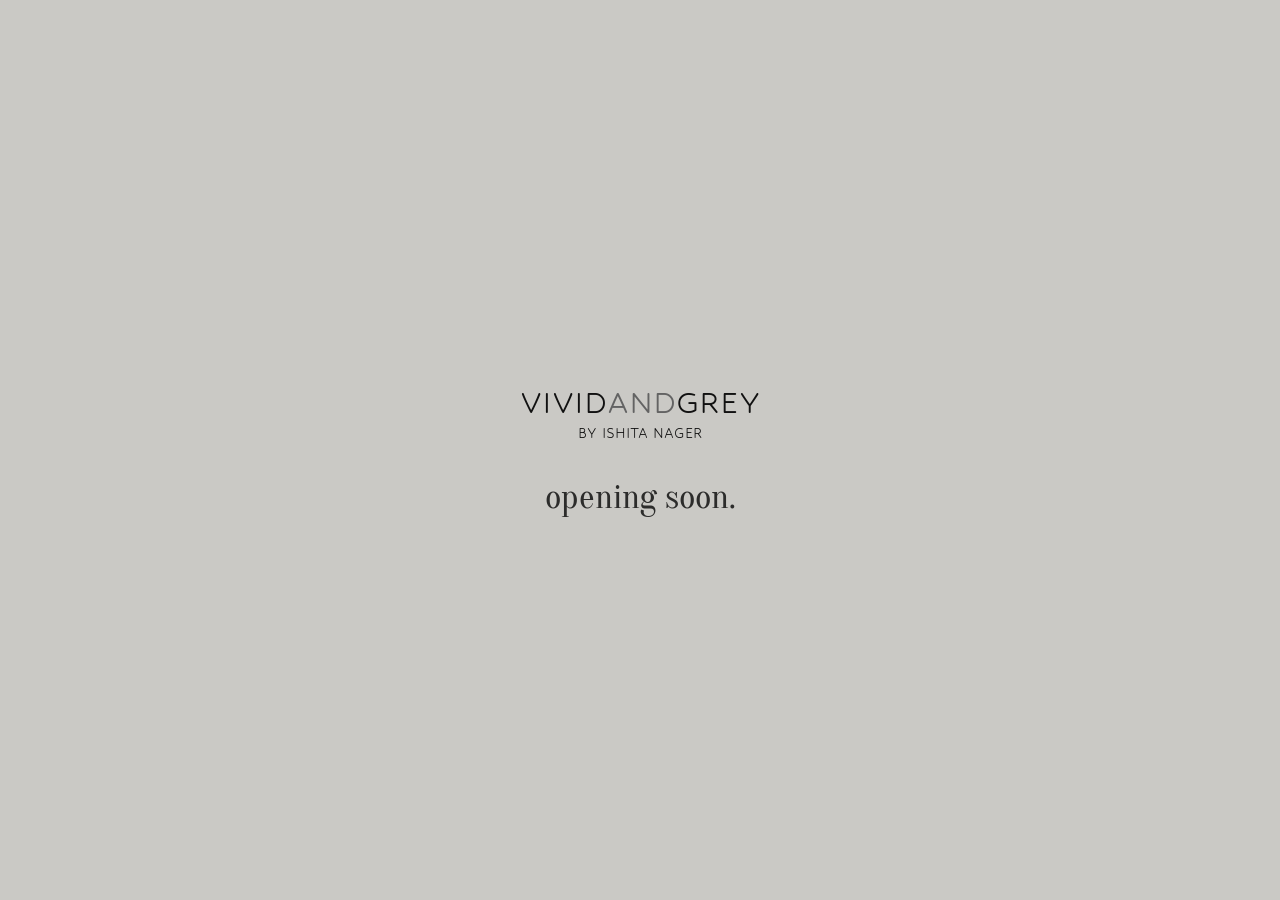
==== commit adebbb18: "Create index.html Temporary Coming Soon page" ====
--- a/index.html
+++ b/index.html
@@ -1,126 +1,51 @@
-<!DOCTYPE html>
-<html lang="en">
-<head>
-  <meta charset="UTF-8">
-  <meta name="viewport" content="width=device-width, initial-scale=1.0, maximum-scale=1.0, user-scalable=no">
-  <title>VIVIDANDGREY | The Light That Remembers</title>
-
-  <link rel="icon" type="image/png" href="Favicon.png">
-
-  <!-- Google Fonts -->
-  <link rel="preconnect" href="https://fonts.googleapis.com">
-  <link rel="preconnect" href="https://fonts.gstatic.com" crossorigin>
-  <link href="https://fonts.googleapis.com/css2?family=Hubballi&family=Oranienbaum&display=swap" rel="stylesheet">
-
-  <link rel="stylesheet" href="style.css">
-</head>
-<body>
-
-  <main class="gallery-container">
-
-    <!-- Top Floating Header -->
-    <header class="gallery-header">
-      <div class="brand-group">
-        <h1 class="brand-title"><span class="vivid">VIVID</span><span class="and">AND</span><span class="grey">GREY</span></h1>
-        <p class="brand-sub">BY ISHITA NAGER</p>
-      </div>
-
-      <div class="collection-group">
-        <h2 class="collection-title">'the light that remembers'</h2>
-        <p class="collection-desc">
-          is a fine art collection of five oil paintings. Sequentially, each piece speaks of deep inner transformation and the relentless inner light that guides us through the crucible.
-        </p>
-      </div>
-    </header>
-
-    <!-- Center Art Viewing Area (Gallery Wall) -->
-    <section class="art-exhibit">
-      <div class="art-meta">
-        <button id="modalTrigger" class="painting-title-link">[1/5] PRELUDE</button>
-      </div>
-
-      <div class="artwork-viewport" id="parallaxArtwork">
-        <button class="nav-arrow prev" id="prevBtn" aria-label="Previous painting">
-          <svg viewBox="0 0 24 24"><polyline points="15 18 9 12 15 6"></polyline></svg>
-        </button>
-
-        <div class="canvas-shadow">
-          <img id="paintingDisplay" src="prelude.jpg" alt="Prelude Oil Painting">
-        </div>
-
-        <button class="nav-arrow next" id="nextBtn" aria-label="Next painting">
-          <svg viewBox="0 0 24 24"><polyline points="9 18 15 12 9 6"></polyline></svg>
-        </button>
-      </div>
-    </section>
-
-    <!-- Bottom Floor Area -->
-    <footer class="gallery-floor">
-      <a href="about.html" class="floor-link">ABOUT THE ARTIST</a>
-      <span class="floor-divider">&bull;</span>
-      <button id="ownModalTrigger" class="floor-link">OWN A PIECE</button>
-    </footer>
-
-  </main>
-
-  <!-- Artwork Details Modal -->
-  <div class="modal-backdrop" id="artworkModal" aria-hidden="true">
-    <div class="modal-card">
-      <button class="modal-close" id="modalClose">&times;</button>
-      <div class="modal-content">
-        <h3 id="modalTitle" class="modal-heading">PRELUDE</h3>
-        <p class="modal-details">Gallery-framed oil painting &bull; One-of-one</p>
-        <p class="modal-text">
-          The opening piece is rooted in chaotic entropy: A glowing anchor breaks through a sea of confusion, marking the dawn of conscious awakening.
-        </p>
-        <div id="modalGallery" class="modal-gallery"></div>
-      </div>
-    </div>
-  </div>
-
-  <!-- "Own a Piece" Modal -->
-  <div class="modal-backdrop" id="ownModal" aria-hidden="true">
-    <div class="modal-card">
-      <button class="modal-close" id="ownModalClose">&times;</button>
-      <div class="modal-content">
-        <h3 class="modal-heading">OWN A PIECE</h3>
-        <p class="modal-details">Originals &bull; Submit one inquiry per piece</p>
-
-        <form action="https://formspree.io/f/maewlnjq" method="POST" class="inquire-form">
-          <input type="hidden" name="_subject" value="New VIVIDANDGREY Artwork Inquiry">
-          
-          <!-- Piece Selector -->
-          <div class="form-group">
-            <label for="pieceSelect" class="form-label">PIECE OF INTEREST</label>
-            <select id="pieceSelect" name="piece" required class="form-input">
-              <option value="" disabled selected>Select an artwork</option>
-              <option value="Prelude">PRELUDE [SOLD]</option>
-              <option value="Witness">WITNESS</option>
-              <option value="Transilience">TRANSILIENCE</option>
-              <option value="Ember">EMBER</option>
-              <option value="Afterglow">AFTERGLOW</option>
-            </select>
-          </div>
-
-          <!-- Collector Email -->
-          <div class="form-group">
-            <label for="collectorEmail" class="form-label">YOUR EMAIL</label>
-            <input type="email" id="collectorEmail" name="email" required placeholder="collector@email.com" class="form-input">
-          </div>
-
-          <!-- Message -->
-          <div class="form-group">
-            <label for="collectorMessage" class="form-label">MESSAGE</label>
-            <textarea id="collectorMessage" name="message" rows="3" class="form-input form-textarea" placeholder="Hi, this is John. I am interested in acquiring your work and would like to have more information."></textarea>
-          </div>
-
-          <button type="submit" class="inquire-btn">SEND AN INQUIRY</button>
-        </form>
-      </div>
-    </div>
-  </div>
-
-
-  <script src="script.js"></script>
-</body>
-</html>
+<!DOCTYPE html>
+<html lang="en">
+<head>
+  <meta charset="UTF-8">
+  <meta name="viewport" content="width=device-width, initial-scale=1.0">
+  <title>VIVIDANDGREY | Opening Soon</title>
+  <link rel="preconnect" href="https://fonts.googleapis.com">
+  <link rel="preconnect" href="https://fonts.gstatic.com" crossorigin>
+  <link href="https://fonts.googleapis.com/css2?family=Hubballi&family=Oranienbaum&display=swap" rel="stylesheet">
+  <style>
+    * { margin: 0; padding: 0; box-sizing: border-box; }
+    body {
+      min-height: 100vh;
+      background: #cac9c5;
+      color: #111111;
+      display: flex;
+      flex-direction: column;
+      align-items: center;
+      justify-content: center;
+      text-align: center;
+      padding: 2rem;
+      -webkit-font-smoothing: antialiased;
+    }
+    h1 {
+      font-family: 'Hubballi', sans-serif;
+      font-size: clamp(1.7rem, 3.2vw, 2.4rem);
+      font-weight: 400;
+      letter-spacing: normal;
+      line-height: 1;
+    }
+    h1 .and { color: #636363; }
+    .sub {
+      font-family: 'Hubballi', sans-serif;
+      font-size: clamp(0.85rem, 1.5vw, 1.05rem);
+      margin-top: 0.25rem;
+    }
+    .status {
+      font-family: 'Oranienbaum', serif;
+      font-size: clamp(1.5rem, 3vw, 2.2rem);
+      font-weight: 400;
+      margin-top: 2.2rem;
+      opacity: 0.85;
+    }
+  </style>
+</head>
+<body>
+  <h1>VIVID<span class="and">AND</span>GREY</h1>
+  <p class="sub">BY ISHITA NAGER</p>
+  <p class="status">opening soon.</p>
+</body>
+</html>
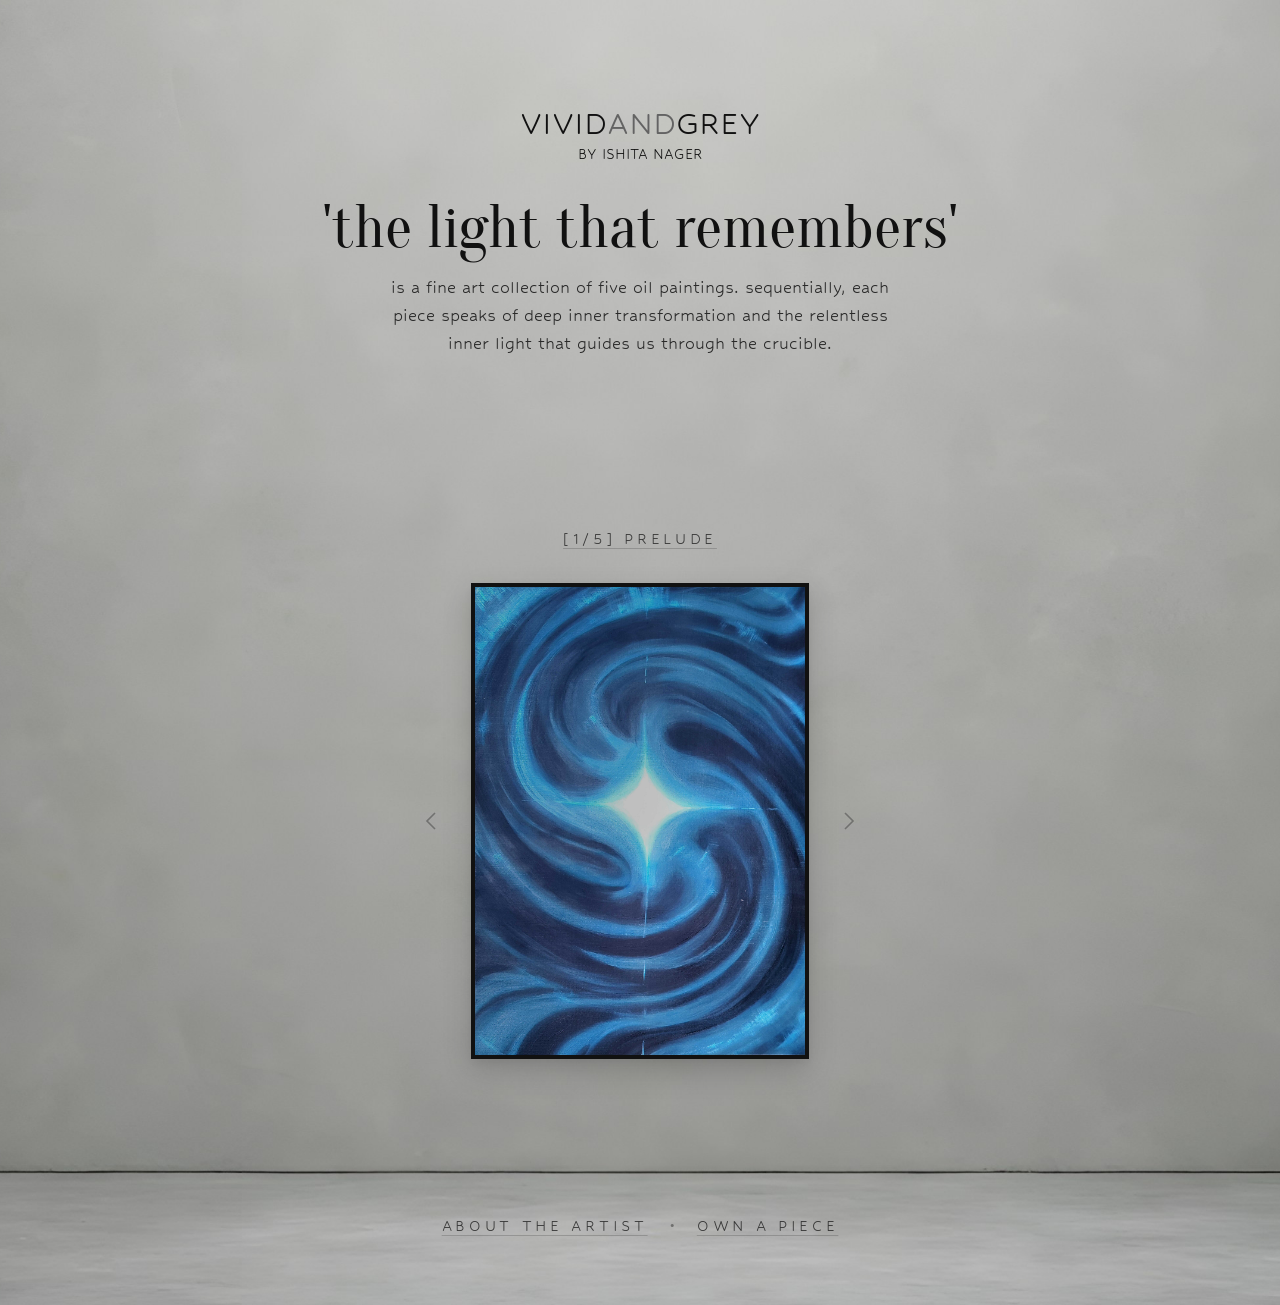
==== commit 1e6f9313: "Rename gallery.html to index.html" ====
--- a/index.html
+++ b/index.html
@@ -1,51 +1,126 @@
-<!DOCTYPE html>
-<html lang="en">
-<head>
-  <meta charset="UTF-8">
-  <meta name="viewport" content="width=device-width, initial-scale=1.0">
-  <title>VIVIDANDGREY | Opening Soon</title>
-  <link rel="preconnect" href="https://fonts.googleapis.com">
-  <link rel="preconnect" href="https://fonts.gstatic.com" crossorigin>
-  <link href="https://fonts.googleapis.com/css2?family=Hubballi&family=Oranienbaum&display=swap" rel="stylesheet">
-  <style>
-    * { margin: 0; padding: 0; box-sizing: border-box; }
-    body {
-      min-height: 100vh;
-      background: #cac9c5;
-      color: #111111;
-      display: flex;
-      flex-direction: column;
-      align-items: center;
-      justify-content: center;
-      text-align: center;
-      padding: 2rem;
-      -webkit-font-smoothing: antialiased;
-    }
-    h1 {
-      font-family: 'Hubballi', sans-serif;
-      font-size: clamp(1.7rem, 3.2vw, 2.4rem);
-      font-weight: 400;
-      letter-spacing: normal;
-      line-height: 1;
-    }
-    h1 .and { color: #636363; }
-    .sub {
-      font-family: 'Hubballi', sans-serif;
-      font-size: clamp(0.85rem, 1.5vw, 1.05rem);
-      margin-top: 0.25rem;
-    }
-    .status {
-      font-family: 'Oranienbaum', serif;
-      font-size: clamp(1.5rem, 3vw, 2.2rem);
-      font-weight: 400;
-      margin-top: 2.2rem;
-      opacity: 0.85;
-    }
-  </style>
-</head>
-<body>
-  <h1>VIVID<span class="and">AND</span>GREY</h1>
-  <p class="sub">BY ISHITA NAGER</p>
-  <p class="status">opening soon.</p>
-</body>
-</html>
+<!DOCTYPE html>
+<html lang="en">
+<head>
+  <meta charset="UTF-8">
+  <meta name="viewport" content="width=device-width, initial-scale=1.0, maximum-scale=1.0, user-scalable=no">
+  <title>VIVIDANDGREY | The Light That Remembers</title>
+
+  <link rel="icon" type="image/png" href="Favicon.png">
+
+  <!-- Google Fonts -->
+  <link rel="preconnect" href="https://fonts.googleapis.com">
+  <link rel="preconnect" href="https://fonts.gstatic.com" crossorigin>
+  <link href="https://fonts.googleapis.com/css2?family=Hubballi&family=Oranienbaum&display=swap" rel="stylesheet">
+
+  <link rel="stylesheet" href="style.css">
+</head>
+<body>
+
+  <main class="gallery-container">
+
+    <!-- Top Floating Header -->
+    <header class="gallery-header">
+      <div class="brand-group">
+        <h1 class="brand-title"><span class="vivid">VIVID</span><span class="and">AND</span><span class="grey">GREY</span></h1>
+        <p class="brand-sub">BY ISHITA NAGER</p>
+      </div>
+
+      <div class="collection-group">
+        <h2 class="collection-title">'the light that remembers'</h2>
+        <p class="collection-desc">
+          is a fine art collection of five oil paintings. Sequentially, each piece speaks of deep inner transformation and the relentless inner light that guides us through the crucible.
+        </p>
+      </div>
+    </header>
+
+    <!-- Center Art Viewing Area (Gallery Wall) -->
+    <section class="art-exhibit">
+      <div class="art-meta">
+        <button id="modalTrigger" class="painting-title-link">[1/5] PRELUDE</button>
+      </div>
+
+      <div class="artwork-viewport" id="parallaxArtwork">
+        <button class="nav-arrow prev" id="prevBtn" aria-label="Previous painting">
+          <svg viewBox="0 0 24 24"><polyline points="15 18 9 12 15 6"></polyline></svg>
+        </button>
+
+        <div class="canvas-shadow">
+          <img id="paintingDisplay" src="prelude.jpg" alt="Prelude Oil Painting">
+        </div>
+
+        <button class="nav-arrow next" id="nextBtn" aria-label="Next painting">
+          <svg viewBox="0 0 24 24"><polyline points="9 18 15 12 9 6"></polyline></svg>
+        </button>
+      </div>
+    </section>
+
+    <!-- Bottom Floor Area -->
+    <footer class="gallery-floor">
+      <a href="about.html" class="floor-link">ABOUT THE ARTIST</a>
+      <span class="floor-divider">&bull;</span>
+      <button id="ownModalTrigger" class="floor-link">OWN A PIECE</button>
+    </footer>
+
+  </main>
+
+  <!-- Artwork Details Modal -->
+  <div class="modal-backdrop" id="artworkModal" aria-hidden="true">
+    <div class="modal-card">
+      <button class="modal-close" id="modalClose">&times;</button>
+      <div class="modal-content">
+        <h3 id="modalTitle" class="modal-heading">PRELUDE</h3>
+        <p class="modal-details">Gallery-framed oil painting &bull; One-of-one</p>
+        <p class="modal-text">
+          The opening piece is rooted in chaotic entropy: A glowing anchor breaks through a sea of confusion, marking the dawn of conscious awakening.
+        </p>
+        <div id="modalGallery" class="modal-gallery"></div>
+      </div>
+    </div>
+  </div>
+
+  <!-- "Own a Piece" Modal -->
+  <div class="modal-backdrop" id="ownModal" aria-hidden="true">
+    <div class="modal-card">
+      <button class="modal-close" id="ownModalClose">&times;</button>
+      <div class="modal-content">
+        <h3 class="modal-heading">OWN A PIECE</h3>
+        <p class="modal-details">Originals &bull; Submit one inquiry per piece</p>
+
+        <form action="https://formspree.io/f/maewlnjq" method="POST" class="inquire-form">
+          <input type="hidden" name="_subject" value="New VIVIDANDGREY Artwork Inquiry">
+          
+          <!-- Piece Selector -->
+          <div class="form-group">
+            <label for="pieceSelect" class="form-label">PIECE OF INTEREST</label>
+            <select id="pieceSelect" name="piece" required class="form-input">
+              <option value="" disabled selected>Select an artwork</option>
+              <option value="Prelude">PRELUDE [SOLD]</option>
+              <option value="Witness">WITNESS</option>
+              <option value="Transilience">TRANSILIENCE</option>
+              <option value="Ember">EMBER</option>
+              <option value="Afterglow">AFTERGLOW</option>
+            </select>
+          </div>
+
+          <!-- Collector Email -->
+          <div class="form-group">
+            <label for="collectorEmail" class="form-label">YOUR EMAIL</label>
+            <input type="email" id="collectorEmail" name="email" required placeholder="collector@email.com" class="form-input">
+          </div>
+
+          <!-- Message -->
+          <div class="form-group">
+            <label for="collectorMessage" class="form-label">MESSAGE</label>
+            <textarea id="collectorMessage" name="message" rows="3" class="form-input form-textarea" placeholder="Hi, this is John. I am interested in acquiring your work and would like to have more information."></textarea>
+          </div>
+
+          <button type="submit" class="inquire-btn">SEND AN INQUIRY</button>
+        </form>
+      </div>
+    </div>
+  </div>
+
+
+  <script src="script.js"></script>
+</body>
+</html>
--- a/style.css
+++ b/style.css
@@ -0,0 +1,688 @@
+/* --- Reset & Global --- */
+* {
+  margin: 0;
+  padding: 0;
+  box-sizing: border-box;
+}
+
+html {
+  background-color: #cac9c5; /* Colors the browser bounce area to match the wall */
+  overscroll-behavior-y: none; /* Disables the pull-down/pull-up rubber-band effect */
+}
+
+body {
+  width: 100%;
+  margin: 0;
+  padding: 0;
+  overflow-x: hidden;
+  overflow-y: auto; /* Guarantees vertical scrolling */
+  background-color: #cac9c5;
+  color: #111111;
+  -webkit-font-smoothing: antialiased;
+}
+
+/* --- Gallery Background & Layout --- */
+.gallery-container {
+  width: 100%;
+  min-height: 145vh; /* Gives the scroll travel needed for the reveal */
+  background-image: url('gallery-bg.jpg?v=2');
+  background-repeat: no-repeat;
+  background-position: center bottom;
+  background-size: cover;
+  display: flex;
+  flex-direction: column;
+  align-items: center;
+  justify-content: space-between;
+  padding: 6.5rem 1.5rem 2rem 1.5rem;
+  position: relative;
+}
+
+/* --- Typography --- */
+.gallery-header {
+  text-align: center;
+  max-width: 780px;
+  display: flex;
+  flex-direction: column;
+  align-items: center;
+  z-index: 2;
+}
+
+.brand-title {
+  font-family: 'Hubballi', cursive, sans-serif;
+  font-size: clamp(1.7rem, 3.2vw, 2.4rem);
+  letter-spacing: normal;
+  text-transform: uppercase;
+  font-weight: 400;
+  line-height: 1;
+  margin-right: 0;
+}
+
+.brand-title .vivid {
+  color: #111111;
+}
+
+.brand-title .and {
+  color: #636363;
+}
+
+.brand-title .grey {
+  color: #111111;
+}
+
+.brand-sub {
+  font-family: 'Hubballi', cursive, sans-serif;
+  font-size: clamp(0.85rem, 1.5vw, 1.05rem);
+  letter-spacing: normal;
+  text-transform: uppercase;
+  color: #111111;
+  margin-top: 0.2rem;
+  margin-right: 0;
+  font-weight: 400;
+  opacity: 1;
+}
+
+.collection-title {
+  font-family: 'Oranienbaum', serif;
+  font-size: clamp(2rem, 4.8vw, 3.8rem);
+  font-weight: 400;
+  text-transform: lowercase;
+  margin-top: 2rem;
+  line-height: 1.15;
+}
+
+.collection-desc {
+  font-family: 'Hubballi', cursive, sans-serif;
+  font-size: clamp(0.95rem, 1.8vw, 1.25rem);
+  font-weight: 400;
+  text-transform: lowercase;
+  line-height: 1.4;
+  max-width: 540px;
+  margin-top: 0.6rem;
+  opacity: 0.85;
+}
+
+/* --- Center Exhibit --- */
+.art-exhibit {
+  margin: 7vh 0 3rem 0;
+  display: flex;
+  flex-direction: column;
+  align-items: center;
+  width: 100%;
+  z-index: 2;
+  will-change: transform;
+}
+
+.artwork-viewport {
+  position: relative;
+  display: flex;
+  align-items: center;
+  justify-content: center;
+  width: 100%;
+  max-width: 900px;
+  transition: transform 0.15s ease-out;
+  will-change: transform;
+}
+
+.canvas-shadow {
+  position: relative;
+  border: 4px solid #111111;
+  line-height: 0;
+  background: #111111;
+  cursor: pointer;
+  
+  box-shadow: 
+    0 12px 28px rgba(0, 0, 0, 0.16),
+    0 4px 10px rgba(0, 0, 0, 0.06);
+
+  transition: transform 0.4s cubic-bezier(0.25, 1, 0.5, 1), 
+              box-shadow 0.4s cubic-bezier(0.25, 1, 0.5, 1);
+}
+
+.canvas-shadow img {
+  display: block;
+  width: auto;
+  max-width: 80vw;
+  max-height: 52vh;
+  object-fit: contain;
+  transition: opacity 0.35s ease;
+}
+
+/* Proportion balancer for horizontal/landscape artwork */
+.canvas-shadow.artwork-horizontal img {
+  max-width: 58vw;
+  max-height: 42vh;
+}
+
+/* Hover lift */
+.canvas-shadow:hover {
+  transform: scale(1.028);
+  box-shadow: 
+    0 24px 45px rgba(0, 0, 0, 0.22),
+    0 8px 18px rgba(0, 0, 0, 0.10);
+}
+
+/* Navigation arrows */
+.nav-arrow {
+  background: transparent;
+  border: none;
+  cursor: pointer;
+  padding: 1.5rem;
+  display: flex;
+  align-items: center;
+  justify-content: center;
+  color: #333;
+  opacity: 0.45;
+  transition: opacity 0.2s ease;
+  user-select: none;
+}
+
+.nav-arrow:hover {
+  opacity: 1;
+}
+
+.nav-arrow svg {
+  width: 32px;
+  height: 32px;
+  stroke: currentColor;
+  stroke-width: 1.2;
+  fill: none;
+}
+
+/* Clickable painting title */
+.art-meta {
+  margin-top: 0;
+  margin-bottom: 2.2rem;
+  text-align: center;
+}
+
+.painting-title-link {
+  font-family: 'Hubballi', cursive, sans-serif;
+  font-size: 1.15rem;
+  letter-spacing: 0.2em;
+  background: none;
+  border: none;
+  color: #111111;
+  cursor: pointer;
+  text-decoration: underline;
+  text-underline-offset: 4px;
+  text-decoration-color: rgba(43, 43, 43, 0.3);
+  opacity: 0.75;
+  transition: all 0.2s ease;
+}
+
+.painting-title-link:hover {
+  opacity: 1;
+  text-decoration-color: rgba(43, 43, 43, 0.9);
+}
+
+/* --- Floor / Footer --- */
+.gallery-floor {
+  width: 100%;
+  display: flex;
+  align-items: center;
+  justify-content: center;
+  gap: 1.4rem;
+  padding-bottom: 2.4rem;
+  z-index: 2;
+}
+
+.floor-link {
+  font-family: 'Hubballi', cursive, sans-serif;
+  font-size: 1.15rem;
+  letter-spacing: 0.2em;
+  background: none;
+  border: none;
+  color: #111111;
+  text-decoration: underline;
+  text-underline-offset: 4px;
+  text-decoration-color: rgba(43, 43, 43, 0.3);
+  opacity: 0.75;
+  cursor: pointer;
+  padding: 0;
+  transition: all 0.2s ease;
+}
+
+.floor-link:hover {
+  opacity: 1;
+  text-decoration-color: rgba(43, 43, 43, 0.9);
+}
+
+.floor-divider {
+  font-size: 0.8rem;
+  color: #111111;
+  opacity: 0.4;
+  user-select: none;
+}
+
+/* --- Modals --- */
+.modal-backdrop {
+  position: fixed;
+  inset: 0;
+  background: rgba(20, 20, 20, 0.4);
+  backdrop-filter: blur(5px);
+  display: flex;
+  align-items: center;
+  justify-content: center;
+  opacity: 0;
+  pointer-events: none;
+  transition: opacity 0.3s ease;
+  z-index: 100;
+  padding: 1.5rem;
+}
+
+.modal-backdrop.active {
+  opacity: 1;
+  pointer-events: auto;
+}
+
+.modal-card {
+  background: #fbfbfb;
+  padding: 2.5rem;
+  max-width: 500px;
+  width: 100%;
+  position: relative;
+  box-shadow: 0 20px 40px rgba(0,0,0,0.15);
+  text-align: center;
+  max-height: 88vh;
+  overflow-y: auto;
+}
+
+.modal-close {
+  position: absolute;
+  top: 1rem;
+  right: 1.2rem;
+  background: none;
+  border: none;
+  font-size: 1.8rem;
+  cursor: pointer;
+  color: #666;
+}
+
+.modal-heading {
+  font-family: 'Oranienbaum', serif;
+  font-size: 2rem;
+  font-weight: normal;
+  margin-bottom: 0.5rem;
+}
+
+.modal-details {
+  font-family: 'Hubballi', cursive, sans-serif;
+  font-size: 1.1rem;
+  margin-bottom: 1.5rem;
+  opacity: 0.65;
+}
+
+.modal-text {
+  font-family: 'Hubballi', cursive, sans-serif;
+  font-size: 1.2rem;
+  line-height: 1.5;
+  color: #444;
+}
+
+/* Artwork Modal Vertical Scroll Gallery (3:4) */
+#artworkModal .modal-card {
+  max-width: 600px;
+}
+
+.modal-gallery {
+  display: flex;
+  flex-direction: column;
+  gap: 1.5rem;
+  margin-top: 1.8rem;
+}
+
+.modal-gallery img {
+  width: 100%;
+  height: auto;
+  aspect-ratio: 3 / 4;
+  object-fit: cover;
+  display: block;
+  border: 1px solid #e2e2de;
+  background: #f2f2ef;
+}
+
+/* Modal Call-To-Action Button */
+.inquire-btn {
+  display: inline-block;
+  margin-top: 1.8rem;
+  padding: 0.8rem 1.6rem;
+  background: #111111;
+  color: #ffffff;
+  font-family: 'Hubballi', cursive, sans-serif;
+  font-size: 1.1rem;
+  letter-spacing: 0.18em;
+  text-decoration: none;
+  border: 1px solid #111111;
+  transition: all 0.25s ease;
+}
+
+/* --- Formspree Inquire Form --- */
+.inquire-form {
+  margin-top: 1.4rem;
+  display: flex;
+  flex-direction: column;
+  gap: 1.1rem;
+  text-align: left;
+}
+
+.form-group {
+  display: flex;
+  flex-direction: column;
+  gap: 0.35rem;
+}
+
+.form-label {
+  font-family: 'Hubballi', cursive, sans-serif;
+  font-size: 0.95rem;
+  letter-spacing: 0.15em;
+  color: #444;
+}
+
+.form-input {
+  width: 100%;
+  padding: 0.65rem 0.8rem;
+  background: #f2f2ef;
+  border: 1px solid #d2d2ce;
+  border-radius: 0; /* Retains sharp gallery aesthetic */
+  font-family: 'Hubballi', cursive, sans-serif;
+  font-size: 1.15rem;
+  color: #111111;
+  outline: none;
+  transition: all 0.2s ease;
+  -webkit-appearance: none;
+  appearance: none;
+}
+
+.form-input:focus {
+  border-color: #111111;
+  background: #ffffff;
+}
+
+select.form-input {
+  cursor: pointer;
+  background-image: url('data:image/svg+xml;utf8,<svg fill="%23111111" height="12" viewBox="0 0 24 24" width="12" xmlns="http://www.w3.org/2000/svg"><path d="M7 10l5 5 5-5z"/></svg>');
+  background-repeat: no-repeat;
+  background-position: right 0.8rem center;
+}
+
+.form-textarea {
+  resize: vertical;
+  min-height: 70px;
+  line-height: 1.35;
+}
+
+.inquire-form .inquire-btn {
+  width: 100%;
+  margin-top: 0.4rem;
+  cursor: pointer;
+  text-align: center;
+}
+
+.inquire-btn:hover {
+  background: transparent;
+  color: #111111;
+}
+
+/* --- Responsive 9:16 Crop for Mobile --- */
+@media (max-width: 768px) {
+  .gallery-container {
+    min-height: 125vh;
+    padding-top: 12vh;
+    padding-bottom: 1.6rem;
+    background-size: cover;
+  }
+
+  .collection-title {
+    font-size: clamp(2.35rem, 6.6vw, 2.85rem);
+  }
+
+  .collection-desc {
+    font-size: clamp(1.12rem, 3.15vw, 1.35rem);
+  }
+
+  .art-exhibit {
+    margin: 5vh 0 2rem 0;
+  }
+
+  .art-meta {
+    margin-bottom: 1.4rem;
+  }
+
+  .canvas-shadow img {
+    max-width: 72vw;
+    max-height: 46vh;
+  }
+
+  .nav-arrow {
+    padding: 0.5rem;
+  }
+
+  .gallery-floor {
+    flex-direction: column-reverse;
+    gap: 0.85rem;
+    padding-bottom: 1.8rem;
+  }
+
+  .floor-link {
+    font-size: 1.02rem;
+  }
+
+  .floor-divider {
+    display: none;
+  }
+
+  #artworkModal .modal-card {
+    padding: 1.8rem 1.25rem;
+  }
+
+  .modal-gallery {
+    gap: 1rem;
+  }
+}
+
+.brand-group,
+.collection-group,
+.art-exhibit,
+.gallery-floor {
+  will-change: transform;
+}
+
+.collection-group {
+  display: flex;
+  flex-direction: column;
+  align-items: center;
+  text-align: center;
+  width: 100%;
+}
+
+/* =========================================
+   ABOUT THE ARTIST PAGE (Option 4: Scroll-Dim + Frosted Fade)
+   ========================================= */
+
+body.about-page {
+  background-color: #c2c2c0;
+}
+
+/* 1. Fixed / Scroll-Synced Background Image Layer */
+.about-bg {
+  position: fixed;
+  top: 0;
+  left: 0;
+  right: 0;
+  height: 100vh;
+  z-index: 0;
+  background-image: url('artist-bg.jpg');
+  background-size: cover;
+  background-position: right top;
+  background-repeat: no-repeat;
+  will-change: transform;
+}
+
+/* 2. Desktop Frosted Vellum Fade (Left side only, seamless fade to sharp photo on right) */
+.about-scrim {
+  position: fixed;
+  inset: 0;
+  z-index: 1;
+  pointer-events: none;
+  background: linear-gradient(
+    to right,
+    rgba(232, 232, 230, 0.9) 0%,
+    rgba(232, 232, 230, 0.82) 38%,
+    rgba(232, 232, 230, 0) 60%
+  );
+  backdrop-filter: blur(5px);
+  -webkit-backdrop-filter: blur(5px);
+  -webkit-mask-image: linear-gradient(to right, #000 0%, #000 42%, transparent 60%);
+  mask-image: linear-gradient(to right, #000 0%, #000 42%, transparent 60%);
+}
+
+/* 3. Scrollable Container */
+.about-container {
+  position: relative;
+  z-index: 2;
+  width: 100%;
+  min-height: 100vh;
+  display: flex;
+  justify-content: flex-start; /* Keeps text in the left empty wall space on desktop */
+  padding: 5.5rem 6vw 6rem 7vw;
+}
+
+/* 4. Text Column */
+.about-content {
+  width: 100%;
+  max-width: 540px;
+}
+
+/* 5. Top Navigation & Heading */
+.about-header {
+  margin-bottom: 2.5rem;
+}
+
+.about-back-link {
+  display: inline-block;
+  font-family: 'Hubballi', cursive, sans-serif;
+  font-size: 1rem;
+  letter-spacing: 0.2em;
+  color: #111111;
+  text-decoration: underline;
+  text-underline-offset: 4px;
+  text-decoration-color: rgba(17, 17, 17, 0.35);
+  opacity: 0.75;
+  margin-bottom: 1.8rem;
+  transition: opacity 0.2s ease, text-decoration-color 0.2s ease;
+}
+
+.about-back-link:hover {
+  opacity: 1;
+  text-decoration-color: rgba(17, 17, 17, 0.9);
+}
+
+.about-heading {
+  font-family: 'Oranienbaum', serif;
+  font-size: clamp(2.2rem, 4.2vw, 3.3rem);
+  font-weight: 400;
+  text-transform: lowercase;
+  line-height: 1.1;
+  color: #111111;
+}
+
+.about-scroll-cue {
+  display: none; /* Hidden on desktop */
+}
+
+/* 6. Bio Paragraphs */
+.about-body {
+  font-family: 'Hubballi', cursive, sans-serif;
+  font-size: clamp(1.12rem, 1.5vw, 1.28rem);
+  line-height: 1.72;
+  color: #181818;
+  display: flex;
+  flex-direction: column;
+  gap: 1.4rem;
+}
+
+.about-greeting {
+  font-size: clamp(1.26rem, 1.8vw, 1.45rem);
+  color: #111111;
+}
+
+.about-inline-link {
+  color: #111111;
+  text-decoration: underline;
+  text-underline-offset: 3px;
+  text-decoration-color: rgba(17, 17, 17, 0.45);
+  transition: text-decoration-color 0.2s ease, opacity 0.2s ease;
+}
+
+.about-inline-link:hover {
+  opacity: 0.65;
+  text-decoration-color: rgba(17, 17, 17, 1);
+}
+
+/* 7. Mobile Layout (Locked bg size + tighter gap before bio) */
+@media (max-width: 768px) {
+  /* Lock height to 100lvh so hiding/showing the phone's URL bar never zooms the photo */
+  .about-bg,
+  .about-scrim {
+    bottom: auto;
+    height: 100vh;
+    height: 100lvh;
+    transform: translate3d(0, 0, 0);
+  }
+
+  .about-bg {
+    background-position: 74% top;
+  }
+
+  /* Bottom-only gradient so your face/top stays 100% clear, while the title at bottom stays readable */
+  .about-bg::after {
+    content: "";
+    position: absolute;
+    inset: 0;
+    background: linear-gradient(
+      to top,
+      rgba(214, 214, 212, 0.96) 0%,
+      rgba(214, 214, 212, 0.85) 26%,
+      rgba(214, 214, 212, 0) 48%
+    );
+  }
+
+  /* Full-screen frosted layer controlled by --scrim-opacity (0 at top -> 1 when scrolled) */
+  .about-scrim {
+    background: rgba(220, 220, 218, 0.86);
+    backdrop-filter: blur(8px);
+    -webkit-backdrop-filter: blur(8px);
+    -webkit-mask-image: none;
+    mask-image: none;
+    opacity: var(--scrim-opacity, 0);
+  }
+
+  .about-container {
+    justify-content: center;
+    padding: 66vh 1.8rem 5rem 1.8rem;
+  }
+
+  .about-content {
+    max-width: 520px;
+    text-align: center;
+  }
+
+  .about-header {
+    margin-bottom: 2rem; /* Tightened from 4.5rem */
+  }
+
+  .about-scroll-cue {
+    display: block;
+    font-family: 'Hubballi', cursive, sans-serif;
+    font-size: 0.85rem;
+    letter-spacing: 0.28em;
+    margin-top: 1.1rem;
+    color: #111111;
+    opacity: 0.55;
+  }
+
+  .about-body {
+    font-size: 1.15rem;
+    line-height: 1.65;
+  }
+}
